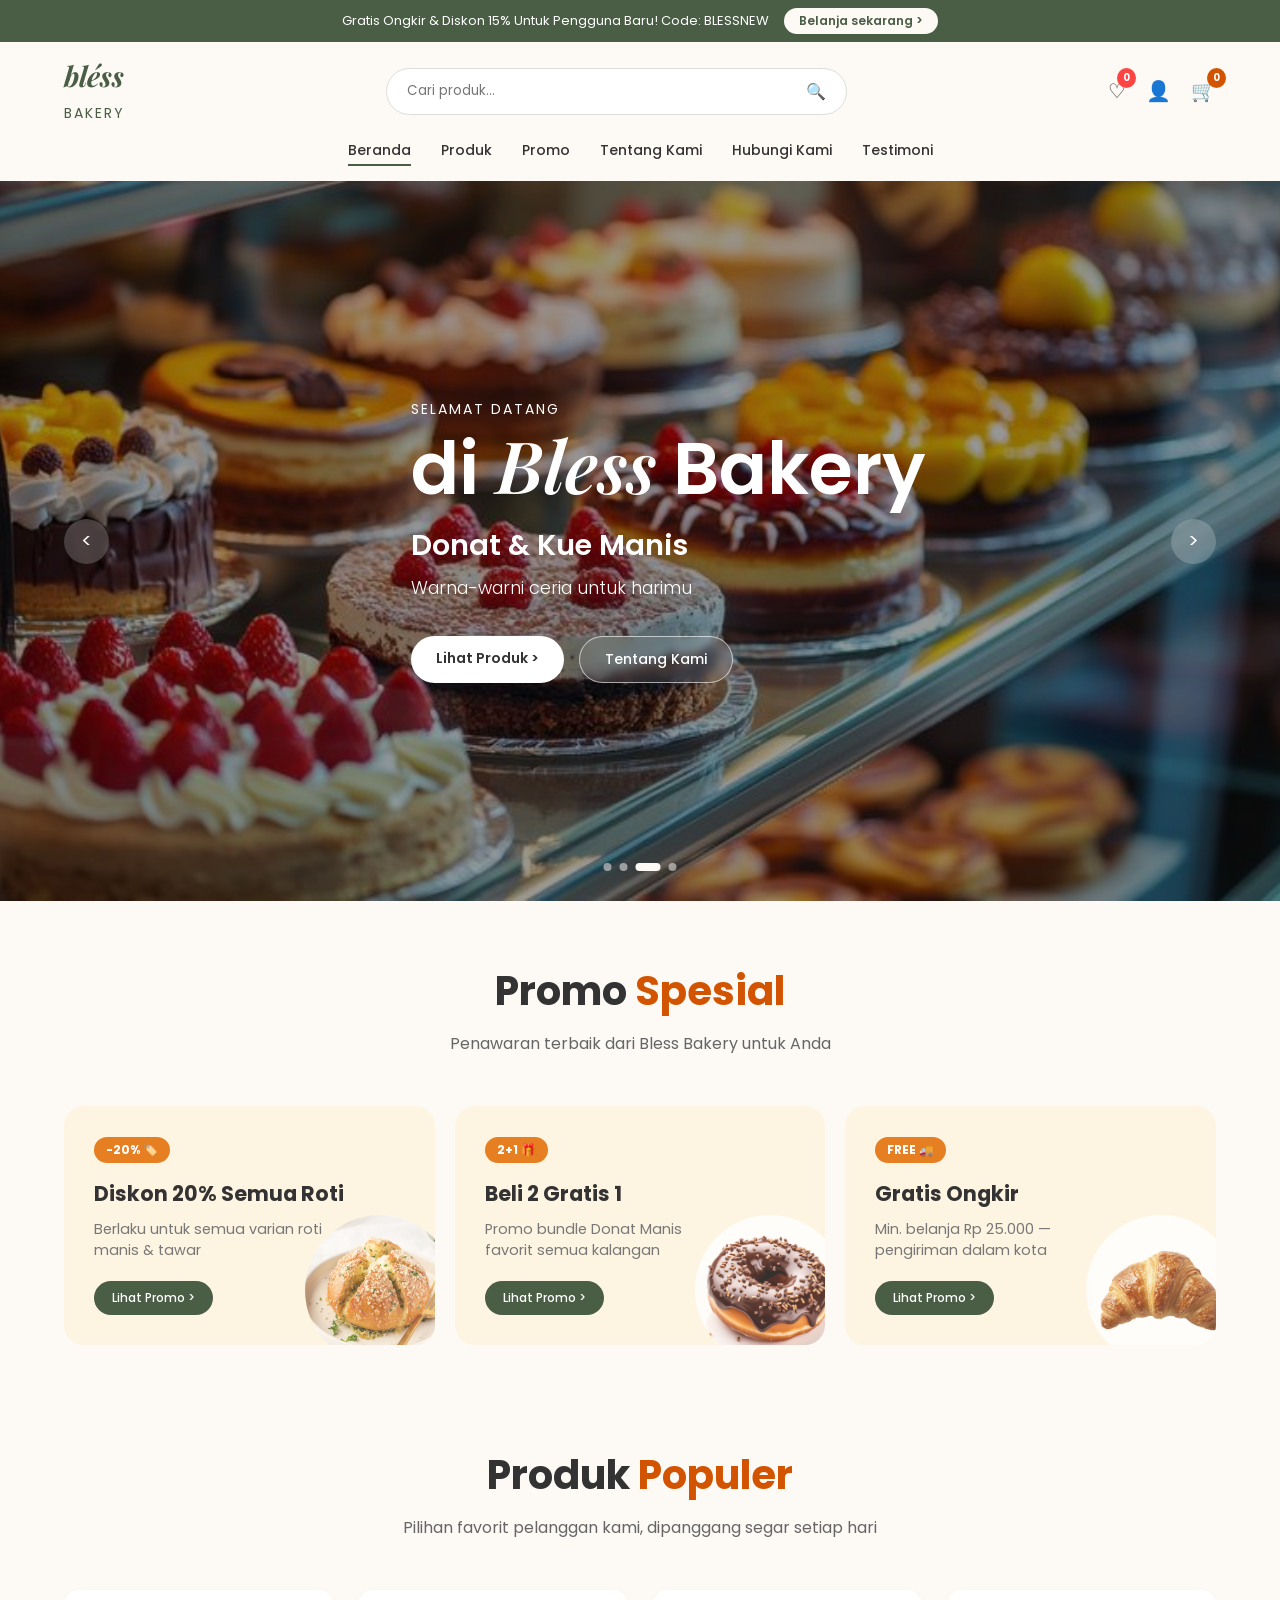
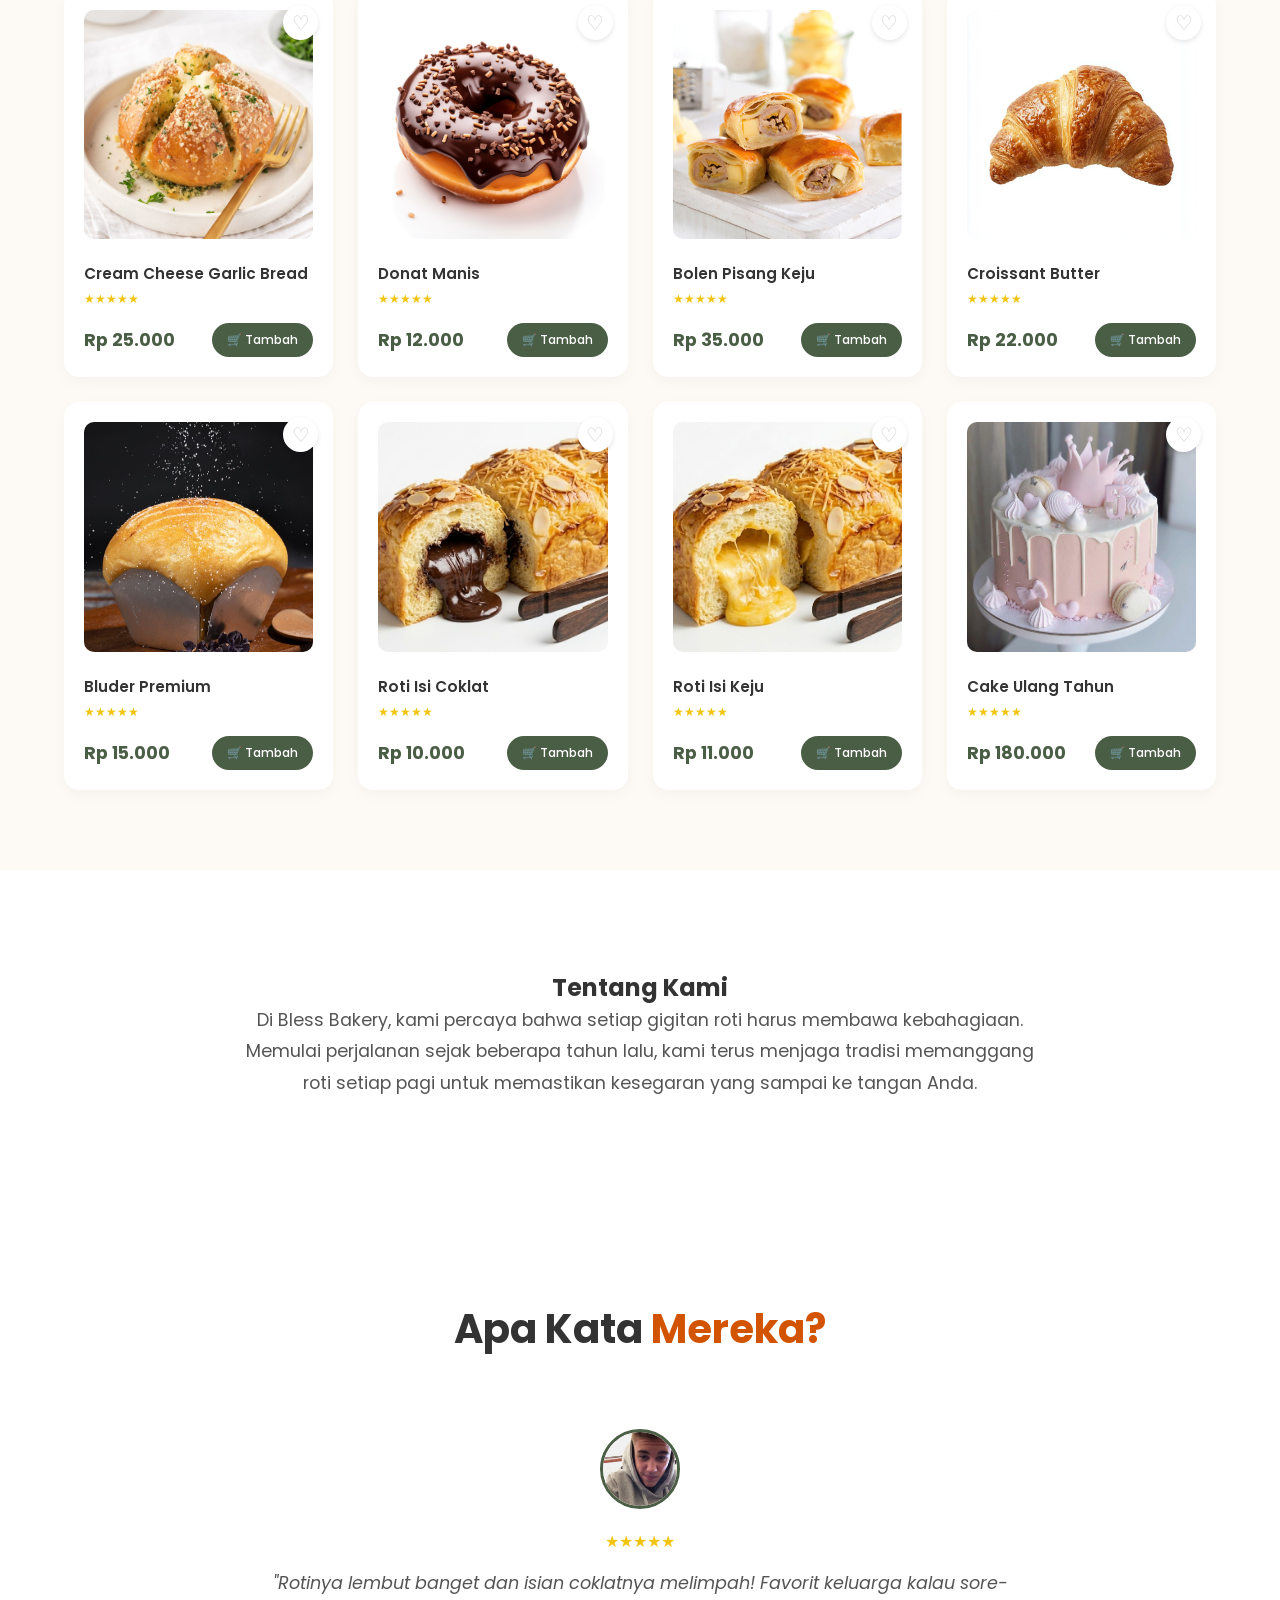
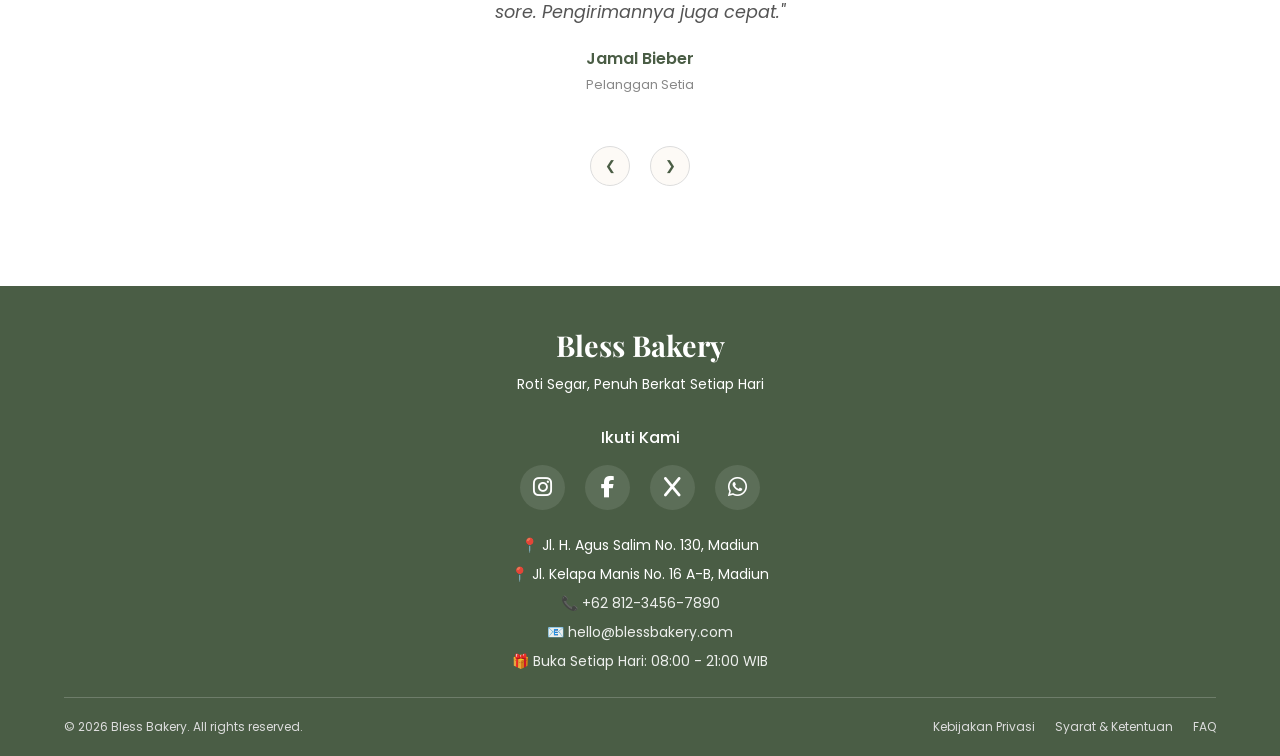
==== index.html @ 3b8a6afe "initial commit" ====
<!DOCTYPE html>
<html lang="id">
<head>
    <meta charset="UTF-8">
    <meta name="viewport" content="width=device-width, initial-scale=1.0">
    <title>Bless Bakery - Showcase</title>
    <link rel="stylesheet" href="bless.css">
    <link href="https://fonts.googleapis.com/css2?family=Poppins:wght@300;400;500;600;700&family=Playfair+Display:ital,wght@1,700&display=swap" rel="stylesheet">
    <!-- Font Awesome Icons -->
    <link rel="stylesheet" href="https://cdnjs.cloudflare.com/ajax/libs/font-awesome/6.4.0/css/all.min.css">
</head>
<body>

    <header>
        <div class="top-bar">
            <span>Gratis Ongkir & Diskon 15% Untuk Pengguna Baru! Code: BLESSNEW</span>
            <a href="#promo" class="btn-top">Belanja sekarang &gt;</a>
        </div>

        <div class="header-main">
            <div class="logo">
                <span class="logo-bless">bléss</span><br>
                <span class="logo-bakery">bakery</span>
            </div>
            
            <div class="search-container">
                <input type="text" placeholder="Cari produk...">
                <span class="search-icon">🔍</span>
            </div>
            
            <div class="nav-icons">
                <a href="javascript:void(0)" id="wishlist-icon" class="wishlist-icon">
                    ♡ <span id="wishlist-count" class="wishlist-count">0</span>
                </a>
                <a href="javascript:void(0)" id="user-icon">👤</a>
                <a href="javascript:void(0)" id="cart-icon" style="position: relative;">
                    🛒 <span id="cart-count" class="cart-badge">0</span>
                </a>
            </div>
        </div>

        <nav class="sub-nav">
            <a href="#home" class="active">Beranda</a>
            <a href="#produk">Produk</a>
            <a href="#promo">Promo</a>
            <a href="#about">Tentang Kami</a>
            <a href="#contact">Hubungi Kami</a>
            <a href="#testimoni">Testimoni</a>
        </nav>
    </header>

    <main>
        <section id="home" class="hero" style="background-image: url('image/homebgone.jpg');">
            <div class="hero-overlay"></div>
            <button class="slider-btn prev-btn">&lt;</button>
            <div class="hero-content">
                <p class="welcome-text">SELAMAT DATANG</p>
                <h1 class="main-title">di <span class="italic-serif">Bless</span> Bakery</h1>
                <h2 class="sub-title">Donat & Kue Manis</h2>
                <p class="description">Warna-warni ceria untuk harimu</p>
                <div class="hero-buttons">
                    <a href="#produk" class="btn btn-primary-light">Lihat Produk &gt;</a>
                    <a href="#about" class="btn btn-outline-light">Tentang Kami</a>
                </div>
            </div>
            <button class="slider-btn next-btn">&gt;</button>
            <div class="slider-dots">
                <span class="dot"></span>
                <span class="dot"></span>
                <span class="dot active"></span>
                <span class="dot"></span>
            </div>
        </section>
        
        <section id="promo" class="promo-specials">
            <div class="section-header">
                <h2>Promo <span>Spesial</span></h2>
                <p>Penawaran terbaik dari Bless Bakery untuk Anda</p>
            </div>
            <div class="promo-grid">
                <div class="promo-card">
                    <div class="promo-content">
                        <span class="promo-badge">-20% 🏷️</span>
                        <h3>Diskon 20% Semua Roti</h3>
                        <p>Berlaku untuk semua varian roti manis & tawar</p>
                        <a href="#" class="btn-promo">Lihat Promo ></a>
                    </div>
                    <div class="promo-img-circle">
                        <img src="image/product1.jpg" alt="Promo Roti">
                    </div>
                </div>
                <div class="promo-card">
                    <div class="promo-content">
                        <span class="promo-badge">2+1 🎁</span>
                        <h3>Beli 2 Gratis 1</h3>
                        <p>Promo bundle Donat Manis favorit semua kalangan</p>
                        <a href="#" class="btn-promo">Lihat Promo ></a>
                    </div>
                    <div class="promo-img-circle">
                        <img src="image/product2.jpg" alt="Promo Donat">
                    </div>
                </div>
                <div class="promo-card">
                    <div class="promo-content">
                        <span class="promo-badge">FREE 🚚</span>
                        <h3>Gratis Ongkir</h3>
                        <p>Min. belanja Rp 25.000 — pengiriman dalam kota</p>
                        <a href="#" class="btn-promo">Lihat Promo ></a>
                    </div>
                    <div class="promo-img-circle">
                        <img src="image/product4.jpg" alt="Promo Ongkir">
                    </div>
                </div>
            </div>
        </section>

        <section id="produk" class="products">
            <div class="section-header">
                <h2>Produk <span>Populer</span></h2>
                <p>Pilihan favorit pelanggan kami, dipanggang segar setiap hari</p>
            </div>
            
            <div class="products-grid">
                <div class="product-card">
                    <button class="wishlist-btn">♡</button>
                    <img src="image/product1.jpg" alt="Cream Cheese Garlic Bread" class="product-image">
                    <div class="product-info">
                        <h3 class="product-name-link">Cream Cheese Garlic Bread</h3>
                        <div class="rating">★★★★★</div>
                        <div class="price-row">
                            <span class="price-tag">Rp 25.000</span>
                            <button class="btn-add">🛒 Tambah</button>
                        </div>
                    </div>
                </div>

                <div class="product-card">
                    <button class="wishlist-btn">♡</button>
                    <img src="image/product2.jpg" alt="Donat Manis" class="product-image">
                    <div class="product-info">
                        <h3 class="product-name-link">Donat Manis</h3>
                        <div class="rating">★★★★★</div>
                        <div class="price-row">
                            <span class="price-tag">Rp 12.000</span>
                            <button class="btn-add">🛒 Tambah</button>
                        </div>
                    </div>
                </div>

                <div class="product-card">
                    <button class="wishlist-btn">♡</button>
                    <img src="image/product3.jpg" alt="Bolen Pisang Keju" class="product-image">
                    <div class="product-info">
                        <h3 class="product-name-link">Bolen Pisang Keju</h3>
                        <div class="rating">★★★★★</div>
                        <div class="price-row">
                            <span class="price-tag">Rp 35.000</span>
                            <button class="btn-add">🛒 Tambah</button>
                        </div>
                    </div>
                </div>

                <div class="product-card">
                    <button class="wishlist-btn">♡</button>
                    <img src="image/product4.jpg" alt="Croissant Butter" class="product-image">
                    <div class="product-info">
                        <h3 class="product-name-link">Croissant Butter</h3>
                        <div class="rating">★★★★★</div>
                        <div class="price-row">
                            <span class="price-tag">Rp 22.000</span>
                            <button class="btn-add">🛒 Tambah</button>
                        </div>
                    </div>
                </div>

                <div class="product-card">
                    <button class="wishlist-btn">♡</button>
                    <img src="image/product5.jpg" alt="Bluder" class="product-image">
                    <div class="product-info">
                        <h3 class="product-name-link">Bluder Premium</h3>
                        <div class="rating">★★★★★</div>
                        <div class="price-row">
                            <span class="price-tag">Rp 15.000</span>
                            <button class="btn-add">🛒 Tambah</button>
                        </div>
                    </div>
                </div>

                <div class="product-card">
                    <button class="wishlist-btn">♡</button>
                    <img src="image/product6.jpg" alt="Roti Isi Coklat" class="product-image">
                    <div class="product-info">
                        <h3 class="product-name-link">Roti Isi Coklat</h3>
                        <div class="rating">★★★★★</div>
                        <div class="price-row">
                            <span class="price-tag">Rp 10.000</span>
                            <button class="btn-add">🛒 Tambah</button>
                        </div>
                    </div>
                </div>

                <div class="product-card">
                    <button class="wishlist-btn">♡</button>
                    <img src="image/product7.jpg" alt="Roti Isi Keju" class="product-image">
                    <div class="product-info">
                        <h3 class="product-name-link">Roti Isi Keju</h3>
                        <div class="rating">★★★★★</div>
                        <div class="price-row">
                            <span class="price-tag">Rp 11.000</span>
                            <button class="btn-add">🛒 Tambah</button>
                        </div>
                    </div>
                </div>

                <div class="product-card">
                    <button class="wishlist-btn">♡</button>
                    <img src="image/product8.jpg" alt="Cake Ulang Tahun" class="product-image">
                    <div class="product-info">
                        <h3 class="product-name-link">Cake Ulang Tahun</h3>
                        <div class="rating">★★★★★</div>
                        <div class="price-row">
                            <span class="price-tag">Rp 180.000</span>
                            <button class="btn-add">🛒 Tambah</button>
                        </div>
                    </div>
                </div>
            </div>
        </section>

        <section id="about" class="about">
            <h2>Tentang <span>Kami</span></h2>
            <div class="about-container">
                <div class="about-text">
                    <p>Di Bless Bakery, kami percaya bahwa setiap gigitan roti harus membawa kebahagiaan. Memulai perjalanan sejak beberapa tahun lalu, kami terus menjaga tradisi memanggang roti setiap pagi untuk memastikan kesegaran yang sampai ke tangan Anda.</p>
                </div>
            </div>
        </section>

        <section id="testimoni" class="testimonial">
            <h2>Apa Kata <span>Mereka?</span></h2>
            <div class="testimonial-container">
                <div class="testimonial-wrapper">
                    <div class="testimonial-card active">
                        <div class="testi-img">
                            <img src="image/user1.jpeg" alt="User 1">
                        </div>
                        <div class="testi-content">
                            <div class="stars">★★★★★</div>
                            <p>"Rotinya lembut banget dan isian coklatnya melimpah! Favorit keluarga kalau sore-sore. Pengirimannya juga cepat."</p>
                            <h4>Jamal Bieber</h4>
                            <span>Pelanggan Setia</span>
                        </div>
                    </div>
                    <div class="testimonial-card">
                        <div class="testi-img">
                            <img src="image/user2.jpeg" alt="User 2">
                        </div>
                        <div class="testi-content">
                            <div class="stars">★★★★★</div>
                            <p>"Garlic bread-nya juara! Cream cheese-nya nggak pelit. Sudah coba banyak bakery, tapi Bless Bakery yang paling cocok."</p>
                            <h4>Martin Ismael</h4>
                            <span>Food Vlogger</span>
                        </div>
                    </div>
                    <div class="testimonial-card">
                        <div class="testi-img">
                            <img src="image/user3.jpeg" alt="User 3">
                        </div>
                        <div class="testi-content">
                            <div class="stars">★★★★★</div>
                            <p>"Custom cake untuk ulang tahun anak saya sangat cantik dan rasanya enak sekali, tidak terlalu manis, pas di lidah."</p>
                            <h4>Minju </h4>
                            <span>Ibu Rumah Tangga</span>
                        </div>
                    </div>
                </div>
                
                <div class="testi-controls">
                    <button class="testi-prev">❮</button>
                    <button class="testi-next">❯</button>
                </div>
            </div>
        </section>
    </main>

<footer id="contact" class="footer">
    <div class="footer-content">
        <h3>Bless Bakery</h3>
        <p>Roti Segar, Penuh Berkat Setiap Hari</p>
        
        <!-- Social Media Section -->
        <div class="social-media">
            <h4>Ikuti Kami</h4>
            <div class="social-icons">
                <a href="https://www.instagram.com/blessbakery.indo/" target="_blank" class="social-icon instagram">
                    <i class="fab fa-instagram"></i>
                </a>
                <a href="https://facebook.com/blessbakery" target="_blank" class="social-icon facebook">
                    <i class="fab fa-facebook-f"></i>
                </a>
                <a href="https://x.com/blessbakery" target="_blank" class="social-icon x">
                    <i class="fab fa-x"></i>
                </a>
                <a href="https://wa.me/6281234567890" target="_blank" class="social-icon whatsapp">
                    <i class="fab fa-whatsapp"></i>
                </a>
            </div>
        </div>
        
        <!-- Contact Info -->
        <div class="footer-contact-info">
            <p>
                📍 
                <a href="https://www.google.com/maps/place/Bless+Bakery+Madiun+Agus+Salim/@-7.6367555,111.5145923,17z/data=!3m1!4b1!4m6!3m5!1s0x2e79bf0714df222f:0x2cafd072bc265365!8m2!3d-7.6367555!4d111.5171672!16s%2Fg%2F11stvc1zdf?entry=ttu&g_ep=EgoyMDI2MDQxNS4wIKXMDSoASAFQAw%3D%3D" target="_blank" class="location-link">
                    Jl. H. Agus Salim No. 130, Madiun
                </a>
            </p>
            <p>
                📍 
                <a href="google.com/maps/place/Bless+Bakery+Kelapa+Manis,+Jalan+Kelapa+Manis,+Manisrejo,+Kota+Madiun,+Jawa+Timur/@-7.6165,111.5278,17z/data=!4m2!3m1!1s0x2e79be90cc80c0b5:0x26593c632f5d69cf?entry=ttu&g_ep=EgoyMDI2MDQxNS4wIKXMDSoASAFQAw%3D%3D" target="_blank" class="location-link">
                    Jl. Kelapa Manis No. 16 A-B, Madiun
                </a>
            </p>
            <p>📞 +62 812-3456-7890</p>
            <p>📧 hello@blessbakery.com</p>
            <p>🎁 Buka Setiap Hari: 08:00 - 21:00 WIB</p>
        </div>
    </div>
    <div class="footer-bottom">
        <p>&copy; 2026 Bless Bakery. All rights reserved.</p>
        <div class="footer-bottom-links">
            <a href="#">Kebijakan Privasi</a>
            <a href="#">Syarat & Ketentuan</a>
            <a href="#">FAQ</a>
        </div>
    </div>
</footer>

    <div id="product-modal" class="modal">
        <div class="modal-content">
            <span class="close-modal">&times;</span>
            <div class="modal-body">
                <div class="modal-img">
                    <img id="modal-img-src" src="" alt="">
                </div>
                <div class="modal-info">
                    <h2 id="modal-title"></h2>
                    <p class="modal-price" id="modal-price"></p>
                    <div class="rating">★★★★★</div>
                    <p class="modal-desc" id="modal-desc">Produk ini dibuat dengan bahan berkualitas tinggi, dipanggang segar setiap hari untuk menjamin rasa yang autentik dan tekstur yang sempurna.</p>
                    <button id="modal-add-btn" class="btn-add">🛒 Tambah ke Keranjang</button>
                </div>
            </div>
        </div>
    </div>

    <div id="cart-sidebar" class="cart-sidebar">
        <div class="cart-header">
            <h3>Keranjang Belanja</h3>
            <span class="close-cart">&times;</span>
        </div>
        <div id="cart-items" class="cart-items-container">
            </div>
        <div class="cart-footer">
            <div class="total-price">
                <span>Total:</span>
                <span id="cart-total">Rp 0</span>
            </div>
            <button class="btn-checkout">Checkout Sekarang</button>
        </div>
    </div>

    <script src="bakery.js"></script>

<!-- Login Modal -->
<div id="login-modal" class="login-modal">
    <div class="login-modal-content">
        <span class="close-modal" style="position: absolute; right: 20px; top: 15px; font-size: 28px; cursor: pointer; color: #888; z-index: 1;">&times;</span>
        <div class="login-header">
            <h2>Selamat Datang Kembali!</h2>
            <p>Login untuk mendapatkan pengalaman berbelanja lebih baik</p>
        </div>
        <form id="login-form">
            <div class="login-form-group">
                <label>Email</label>
                <input type="email" id="login-email" placeholder="Masukkan email Anda" required>
                <div class="error-message" id="email-error"></div>
            </div>
            <div class="login-form-group">
                <label>Password</label>
                <input type="password" id="login-password" placeholder="Masukkan password" required>
                <div class="error-message" id="password-error"></div>
            </div>
            <button type="submit" class="login-btn">Login</button>
        </form>
        <div class="login-footer">
            <p>Belum punya akun? <a href="#" id="register-link">Daftar Sekarang</a></p>
        </div>
    </div>
</div>

<!-- Register Modal -->
<div id="register-modal" class="login-modal">
    <div class="login-modal-content">
        <span class="close-modal" style="position: absolute; right: 20px; top: 15px; font-size: 28px; cursor: pointer; color: #888; z-index: 1;">&times;</span>
        <div class="login-header">
            <h2>Daftar Akun Baru</h2>
            <p>Bergabunglah dengan Bless Bakery</p>
        </div>
        <form id="register-form">
            <div class="login-form-group">
                <label>Nama Lengkap</label>
                <input type="text" id="reg-name" placeholder="Masukkan nama lengkap" required>
            </div>
            <div class="login-form-group">
                <label>Email</label>
                <input type="email" id="reg-email" placeholder="Masukkan email" required>
            </div>
            <div class="login-form-group">
                <label>Password</label>
                <input type="password" id="reg-password" placeholder="Minimal 6 karakter" required>
            </div>
            <div class="login-form-group">
                <label>Konfirmasi Password</label>
                <input type="password" id="reg-confirm-password" placeholder="Konfirmasi password" required>
            </div>
            <button type="submit" class="login-btn">Daftar</button>
        </form>
        <div class="login-footer">
            <p>Sudah punya akun? <a href="#" id="login-link">Login Sekarang</a></p>
        </div>
    </div>
</div>
<!-- Wishlist Sidebar -->
<div id="wishlist-sidebar" class="wishlist-sidebar">
    <div class="wishlist-header">
        <h3>❤️ Wishlist Saya</h3>
        <span class="close-wishlist">&times;</span>
    </div>
    <div id="wishlist-items" class="wishlist-items-container">
        <!-- Wishlist items akan muncul di sini -->
    </div>
    <div class="wishlist-footer">
        <button id="add-all-to-cart" class="btn-add-all">+ Tambahkan Semua ke Keranjang</button>
    </div>
</div>
<!-- Wishlist Sidebar -->
<div id="wishlist-sidebar" class="wishlist-sidebar">
    <div class="wishlist-header">
        <h3>❤️ Wishlist Saya</h3>
        <span class="close-wishlist">&times;</span>
    </div>
    <div id="wishlist-items" class="wishlist-items-container"></div>
    <div class="wishlist-footer">
        <button id="add-all-to-cart" class="btn-add-all">+ Tambahkan Semua ke Keranjang</button>
    </div>
</div>
</body>
</html>
---- bless.css ----
:root {
    --primary-green: #4a5d45;
    --light-green: #738b6a;
    --beige: #fdfaf6;
    --text-color: #333;
    --accent-color: #d35400;
}

* {
    margin: 0;
    padding: 0;
    box-sizing: border-box;
    font-family: 'Poppins', sans-serif;
    scroll-behavior: smooth;
}

body {
    background-color: var(--beige);
    color: var(--text-color);
}

/* ================= HEADER & NAV ================= */
header {
    background-color: var(--beige);
    width: 100%;
}

.top-bar {
    background-color: var(--primary-green);
    color: white;
    padding: 8px 5%;
    display: flex;
    justify-content: center;
    align-items: center;
    font-size: 13px;
    gap: 15px;
}

.btn-top {
    background: var(--beige);
    color: var(--primary-green);
    text-decoration: none;
    padding: 4px 15px;
    border-radius: 15px;
    font-weight: 600;
    font-size: 12px;
}

.header-main {
    display: flex;
    justify-content: space-between;
    align-items: center;
    padding: 20px 5%;
    background-color: var(--beige);
}

.logo {
    display: flex;
    flex-direction: column;
    line-height: 1;
    color: var(--primary-green);
}

.logo-bless {
    font-family: 'Playfair Display', serif;
    font-size: 28px;
    font-style: italic;
    font-weight: bold;
}

.logo-bakery {
    font-size: 14px;
    letter-spacing: 2px;
    text-transform: uppercase;
    font-weight: 400;
}

.search-container {
    display: flex;
    align-items: center;
    background: white;
    border: 1px solid #ddd;
    border-radius: 25px;
    padding: 10px 20px;
    width: 40%;
}

.search-container input {
    border: none;
    outline: none;
    width: 100%;
    background: transparent;
    font-family: 'Poppins', sans-serif;
}

.search-icon {
    cursor: pointer;
    color: #888;
}

.nav-icons {
    display: flex;
    gap: 20px;
    font-size: 20px;
}

.nav-icons a {
    text-decoration: none;
    color: #333;
}

.sub-nav {
    display: flex;
    justify-content: center;
    gap: 30px;
    padding-bottom: 20px;
    background-color: var(--beige);
}

.sub-nav a {
    text-decoration: none;
    color: var(--text-color);
    font-size: 14px;
    font-weight: 500;
    position: relative;
}

.sub-nav a.active::after {
    content: '';
    position: absolute;
    bottom: -5px;
    left: 0;
    width: 100%;
    height: 2px;
    background-color: var(--primary-green);
}

/* ================= HERO (HOME) SECTION ================= */
.hero {
    position: relative;
    height: 80vh;
    background-size: cover;
    background-position: center;
    display: flex;
    align-items: center;
    justify-content: space-between;
    padding: 0 5%;
    color: white;
    transition: background-image 0.5s ease-in-out; 
}

.hero-overlay {
    position: absolute;
    top: 0; left: 0; width: 100%; height: 100%;
    background: rgba(0, 0, 0, 0.4);
    z-index: 1;
}

.hero-content {
    position: relative;
    z-index: 2;
    max-width: 600px;
    margin-left: 5%;
}

.welcome-text {
    font-size: 14px;
    letter-spacing: 2px;
    text-transform: uppercase;
    margin-bottom: 5px;
    font-weight: 400;
}

.main-title {
    font-size: 4.5rem;
    line-height: 1.1;
    margin-bottom: 15px;
    font-weight: 600;
}

.italic-serif {
    font-family: 'Playfair Display', serif;
    font-style: italic;
}

.sub-title {
    font-size: 1.8rem;
    margin-bottom: 8px;
    font-weight: 600;
}

.description {
    font-size: 1.1rem;
    margin-bottom: 35px;
    font-weight: 300;
}

.hero-buttons {
    display: flex;
    gap: 15px;
}

.btn-primary-light {
    background: white;
    color: var(--text-color);
    padding: 12px 25px;
    border-radius: 30px;
    text-decoration: none;
    font-weight: 600;
    font-size: 14px;
    transition: background 0.3s ease;
}

.btn-outline-light {
    background: rgba(255, 255, 255, 0.1);
    color: white;
    border: 1px solid rgba(255, 255, 255, 0.6);
    padding: 12px 25px;
    border-radius: 30px;
    text-decoration: none;
    font-weight: 500;
    font-size: 14px;
    backdrop-filter: blur(4px);
    transition: background 0.3s ease;
}

/* Slider Controls */
.slider-btn {
    position: relative;
    z-index: 2;
    background: rgba(255, 255, 255, 0.2);
    color: white;
    border: none;
    border-radius: 50%;
    width: 45px;
    height: 45px;
    font-size: 20px;
    cursor: pointer;
    display: flex;
    align-items: center;
    justify-content: center;
    backdrop-filter: blur(5px);
}

.slider-dots {
    position: absolute;
    bottom: 30px;
    left: 50%;
    transform: translateX(-50%);
    display: flex;
    gap: 8px;
    z-index: 2;
}

.dot {
    width: 8px;
    height: 8px;
    background: rgba(255, 255, 255, 0.5);
    border-radius: 50%;
    cursor: pointer;
}

.dot.active {
    width: 25px;
    background: var(--beige);
    border-radius: 5px;
}

/* ================= PROMO SPECIALS ================= */
.promo-specials {
    padding: 60px 5% 20px;
    background-color: var(--beige);
}

.promo-grid {
    display: grid;
    grid-template-columns: repeat(3, 1fr);
    gap: 20px;
    max-width: 1200px;
    margin: 0 auto;
}

.promo-card {
    background: #fef4e2; 
    border-radius: 20px;
    padding: 30px;
    position: relative;
    overflow: hidden;
    display: flex;
    justify-content: space-between;
    align-items: center;
    min-height: 200px;
    transition: transform 0.3s ease;
}

.promo-card:hover {
    transform: scale(1.02);
}

.promo-content {
    z-index: 2;
    flex: 1;
}

.promo-badge {
    background: #e67e22;
    color: white;
    padding: 4px 12px;
    border-radius: 20px;
    font-size: 12px;
    font-weight: 700;
    display: inline-block;
    margin-bottom: 15px;
}

.promo-card h3 {
    font-size: 1.3rem;
    margin-bottom: 10px;
    color: var(--text-color);
}

.promo-card p {
    font-size: 0.9rem;
    color: #777;
    margin-bottom: 20px;
    max-width: 80%;
}

.btn-promo {
    display: inline-block;
    background: var(--primary-green);
    color: white;
    padding: 8px 18px;
    border-radius: 20px;
    text-decoration: none;
    font-size: 12px;
    font-weight: 500;
    transition: background 0.3s;
}

.promo-img-circle {
    position: absolute;
    right: -20px;
    bottom: -20px;
    width: 150px;
    height: 150px;
    border-radius: 50%;
    overflow: hidden;
    opacity: 0.8;
}

.promo-img-circle img {
    width: 100%;
    height: 100%;
    object-fit: cover;
}

@media (max-width: 992px) {
    .promo-grid { grid-template-columns: 1fr; }
    .promo-card { min-height: auto; }
}

/* ================= PRODUCT SECTION ================= */
.products, .menu-lengkap {
    padding: 80px 5%;
    background-color: var(--beige);
}

.section-header {
    text-align: center;
    margin-bottom: 50px;
}

.section-header h2 {
    font-size: 2.5rem;
    margin-bottom: 10px;
}

.section-header h2 span {
    color: var(--accent-color);
}

.section-header p {
    color: #666;
}

.products-grid {
    display: grid;
    grid-template-columns: repeat(4, 1fr); 
    gap: 25px;
    max-width: 1200px;
    margin: 0 auto;
}

.product-card {
    background: white;
    border-radius: 15px;
    padding: 20px;
    box-shadow: 0 5px 15px rgba(0,0,0,0.03);
    position: relative;
    transition: transform 0.3s ease;
    text-align: left;
}

/* Modifikasi: Tambahkan cursor pointer agar user tahu ini bisa diklik */
.product-card {
    cursor: pointer;
}

.product-card:hover {
    transform: translateY(-10px);
}

.wishlist-btn {
    position: absolute;
    top: 15px;
    right: 15px;
    background: none;
    border: none;
    font-size: 20px;
    color: #ccc;
    cursor: pointer;
    z-index: 10;
}

.product-image {
    width: 100%;
    aspect-ratio: 1/1;
    object-fit: cover;
    border-radius: 10px;
    margin-bottom: 15px;
}

.product-info h3 {
    font-size: 0.95rem;
    font-weight: 600;
    margin-bottom: 5px;
    color: var(--text-color);
}

.rating {
    color: #f1c40f;
    font-size: 12px;
    margin-bottom: 15px;
}

.price-row {
    display: flex;
    justify-content: space-between;
    align-items: center;
}

.price-tag {
    font-weight: 700;
    color: var(--primary-green);
    font-size: 1.1rem;
}

.btn-add {
    background: var(--primary-green);
    color: white;
    border: none;
    padding: 8px 15px;
    border-radius: 20px;
    font-size: 12px;
    font-weight: 500;
    cursor: pointer;
    transition: background 0.3s;
    z-index: 10;
    position: relative;
}

.btn-add:hover {
    background: var(--light-green);
}

@media (max-width: 992px) {
    .products-grid { grid-template-columns: repeat(2, 1fr); }
}

@media (max-width: 480px) {
    .products-grid { grid-template-columns: 1fr; }
}

/* ================= TESTIMONIAL SECTION ================= */
.testimonial {
    padding: 100px 5%;
    background-color: white;
    text-align: center;
}

.testimonial h2 {
    font-size: 2.5rem;
    margin-bottom: 50px;
}

.testimonial h2 span {
    color: var(--accent-color);
}

.testimonial-container {
    max-width: 800px;
    margin: 0 auto;
    position: relative;
    overflow: hidden;
}

.testimonial-wrapper {
    display: flex;
    transition: transform 0.5s ease-in-out;
}

.testimonial-card {
    min-width: 100%;
    padding: 20px;
    opacity: 0;
    transition: opacity 0.5s ease;
    display: none;
}

.testimonial-card.active {
    display: block;
    opacity: 1;
}

.testi-img {
    width: 80px;
    height: 80px;
    margin: 0 auto 20px;
}

.testi-img img {
    width: 100%;
    height: 100%;
    border-radius: 50%;
    object-fit: cover;
    border: 3px solid var(--primary-green);
}

.stars {
    color: #f1c40f;
    margin-bottom: 15px;
}

.testi-content p {
    font-style: italic;
    font-size: 1.1rem;
    color: #555;
    line-height: 1.6;
    margin-bottom: 20px;
}

.testi-content h4 {
    color: var(--primary-green);
    font-weight: 600;
}

.testi-content span {
    font-size: 0.8rem;
    color: #888;
}

.testi-controls {
    margin-top: 30px;
    display: flex;
    justify-content: center;
    gap: 20px;
}

.testi-controls button {
    background: var(--beige);
    border: 1px solid #ddd;
    color: var(--primary-green);
    width: 40px;
    height: 40px;
    border-radius: 50%;
    cursor: pointer;
    transition: all 0.3s;
}

.testi-controls button:hover {
    background: var(--primary-green);
    color: white;
}

/* ================= ABOUT & FOOTER ================= */
.about { padding: 100px 5%; background-color: #fff; text-align: center; }
.about-container { max-width: 800px; margin: 0 auto; line-height: 1.8; font-size: 1.1rem; color: #555; }

.footer { background-color: var(--primary-green); color: white; padding: 40px 5% 20px; text-align: center; }
.footer-content h3 { font-size: 1.8rem; margin-bottom: 10px; font-family: 'Playfair Display', serif;}
.footer-bottom { margin-top: 20px; border-top: 1px solid rgba(255,255,255,0.2); padding-top: 20px; font-size: 0.8rem; color: #ddd; }

/* ================= TAMBAHAN MENU FILTER & SEARCH ================= */
.search-filter {
    display: flex;
    justify-content: center;
    margin-bottom: 20px;
}

.search-filter input {
    padding: 10px 20px;
    width: 300px;
    border: 1px solid #ccc;
    border-radius: 25px;
    outline: none;
    font-family: 'Poppins', sans-serif;
}

.filter-categories {
    display: flex;
    flex-wrap: wrap;
    justify-content: center;
    gap: 10px;
    margin-bottom: 40px;
}

.filter-btn {
    padding: 8px 20px;
    border-radius: 20px;
    border: 1px solid #ccc;
    background: white;
    cursor: pointer;
    transition: 0.3s;
    font-family: 'Poppins', sans-serif;
    color: var(--text-color);
    font-size: 13px;
    font-weight: 500;
}

.filter-btn.active, .filter-btn:hover {
    background-color: var(--primary-green);
    color: white;
    border-color: var(--primary-green);
}

.category-label {
    display: block;
    font-size: 10px;
    color: #999;
    margin-bottom: 5px;
    font-weight: 600;
    letter-spacing: 1px;
}

/* ========================================================
   MODIFIKASI BARU: CART & MODAL DETAIL PRODUK 
   ======================================================== */

/* Badge Keranjang */
.cart-badge {
    position: absolute;
    top: -8px;
    right: -10px;
    background: var(--accent-color);
    color: white;
    font-size: 10px;
    padding: 2px 6px;
    border-radius: 50%;
    font-weight: bold;
}

/* MODAL DETAIL PRODUK */
.modal {
    display: none;
    position: fixed;
    z-index: 2000;
    left: 0; top: 0;
    width: 100%; height: 100%;
    background-color: rgba(0,0,0,0.6);
    backdrop-filter: blur(5px);
}

.modal-content {
    background-color: white;
    margin: 5% auto;
    padding: 30px;
    width: 80%;
    max-width: 800px;
    border-radius: 20px;
    position: relative;
    animation: slideDown 0.4s ease-out;
}

@keyframes slideDown {
    from { transform: translateY(-50px); opacity: 0; }
    to { transform: translateY(0); opacity: 1; }
}

.close-modal, .close-cart {
    position: absolute;
    right: 20px; top: 15px;
    font-size: 28px;
    cursor: pointer;
    color: #888;
}

.modal-body {
    display: flex;
    gap: 30px;
    align-items: center;
}

.modal-img img {
    width: 300px;
    height: 300px;
    object-fit: cover;
    border-radius: 15px;
}

.modal-info h2 { font-size: 2rem; margin-bottom: 10px; color: var(--primary-green); }
.modal-price { font-size: 1.5rem; font-weight: 700; color: var(--accent-color); margin-bottom: 15px; }
.modal-desc { margin-bottom: 25px; line-height: 1.6; color: #666; }

/* SIDEBAR KERANJANG */
.cart-sidebar {
    position: fixed;
    right: -400px; top: 0;
    width: 350px; height: 100%;
    background: white;
    box-shadow: -5px 0 15px rgba(0,0,0,0.1);
    z-index: 3000;
    transition: 0.4s ease;
    display: flex;
    flex-direction: column;
}

.cart-sidebar.active { right: 0; }

.cart-header { padding: 20px; border-bottom: 1px solid #eee; }
.cart-items-container { flex: 1; overflow-y: auto; padding: 20px; }

.cart-item {
    display: flex;
    gap: 15px;
    margin-bottom: 20px;
    align-items: center;
    border-bottom: 1px solid #f9f9f9;
    padding-bottom: 10px;
}

.cart-item img { width: 60px; height: 60px; border-radius: 8px; object-fit: cover; }
.cart-item-info h4 { font-size: 14px; margin-bottom: 5px; }
.cart-item-qty { display: flex; align-items: center; gap: 10px; margin-top: 5px; }
.qty-btn { background: #eee; border: none; width: 25px; height: 25px; border-radius: 5px; cursor: pointer; }

.cart-footer { padding: 20px; background: #fdfaf6; border-top: 1px solid #eee; }
.total-price { display: flex; justify-content: space-between; font-weight: 700; font-size: 18px; margin-bottom: 15px; }
.btn-checkout { width: 100%; background: var(--primary-green); color: white; border: none; padding: 12px; border-radius: 25px; font-weight: 600; cursor: pointer; }

/* Animasi Klik Tombol */
.btn-add:active { transform: scale(0.9); }

@media (max-width: 768px) {
    .modal-body { flex-direction: column; text-align: center; }
    .modal-img img { width: 100%; height: 200px; }
    .cart-sidebar { width: 100%; right: -100%; }
}
/* ================= PRODUCT SECTION (MODIFIED) ================= */
.products, .menu-lengkap {
    padding: 80px 5%;
    background-color: var(--beige);
}

.section-header {
    text-align: center;
    margin-bottom: 50px;
}

.section-header h2 {
    font-size: 2.5rem;
    margin-bottom: 10px;
}

.section-header h2 span {
    color: var(--accent-color);
}

.section-header p {
    color: #666;
}

.products-grid {
    display: grid;
    grid-template-columns: repeat(4, 1fr); 
    gap: 25px;
    max-width: 1200px;
    margin: 0 auto;
}

.product-card {
    background: white;
    border-radius: 15px;
    padding: 20px;
    box-shadow: 0 5px 15px rgba(0,0,0,0.03);
    position: relative;
    transition: transform 0.3s ease;
    text-align: left;
    /* Card tidak lagi memiliki cursor pointer secara global */
    cursor: default; 
}

.product-card:hover {
    transform: translateY(-10px);
}

/* MODIFIKASI: Styling Nama Produk sebagai Link */
.product-name-link {
    display: inline-block; /* Agar area klik hanya sebatas teks */
    font-size: 0.95rem;
    font-weight: 600;
    margin-bottom: 5px;
    color: var(--text-color);
    cursor: pointer; /* Memberitahu user ini bisa diklik */
    transition: all 0.3s ease;
}

/* Efek Hover Khusus Nama Produk */
.product-name-link:hover {
    color: var(--accent-color); /* Berubah warna saat di-hover */
    text-decoration: underline; /* Muncul garis bawah */
}

.wishlist-btn {
    position: absolute;
    top: 15px;
    right: 15px;
    background: none;
    border: none;
    font-size: 20px;
    color: #ccc;
    cursor: pointer;
    z-index: 10;
}

.product-image {
    width: 100%;
    aspect-ratio: 1/1;
    object-fit: cover;
    border-radius: 10px;
    margin-bottom: 15px;
}

.rating {
    color: #f1c40f;
    font-size: 12px;
    margin-bottom: 15px;
}

.price-row {
    display: flex;
    justify-content: space-between;
    align-items: center;
}

.price-tag {
    font-weight: 700;
    color: var(--primary-green);
    font-size: 1.1rem;
}

.btn-add {
    background: var(--primary-green);
    color: white;
    border: none;
    padding: 8px 15px;
    border-radius: 20px;
    font-size: 12px;
    font-weight: 500;
    cursor: pointer;
    transition: background 0.3s;
    z-index: 10;
    position: relative;
}

.btn-add:hover {
    background: var(--light-green);
}

@media (max-width: 992px) {
    .products-grid { grid-template-columns: repeat(2, 1fr); }
}

@media (max-width: 480px) {
    .products-grid { grid-template-columns: 1fr; }
}

/* ================= LOGIN MODAL STYLES ================= */
.login-modal {
    display: none;
    position: fixed;
    z-index: 2000;
    left: 0;
    top: 0;
    width: 100%;
    height: 100%;
    background-color: rgba(0, 0, 0, 0.6);
    backdrop-filter: blur(5px);
}

.login-modal-content {
    background-color: white;
    margin: 0;
    padding: 30px;
    width: 90%;
    max-width: 400px;
    border-radius: 20px;
    position: relative;
    animation: slideDown 0.4s ease-out;
    position: absolute;
    top: 50%;
    left: 50%;
    transform: translate(-50%, -50%);
    max-height: 90vh;
    overflow-y: auto;
}

/* Styling scrollbar untuk modal */
.login-modal-content::-webkit-scrollbar {
    width: 5px;
}

.login-modal-content::-webkit-scrollbar-track {
    background: #f1f1f1;
    border-radius: 10px;
}

.login-modal-content::-webkit-scrollbar-thumb {
    background: var(--primary-green);
    border-radius: 10px;
}

.login-header {
    text-align: center;
    margin-bottom: 30px;
}

.login-header h2 {
    color: var(--primary-green);
    margin-bottom: 10px;
    font-size: 1.8rem;
}

.login-header p {
    color: #666;
    font-size: 14px;
}

.login-form-group {
    margin-bottom: 20px;
}

.login-form-group label {
    display: block;
    margin-bottom: 8px;
    font-weight: 500;
    color: var(--text-color);
}

.login-form-group input {
    width: 100%;
    padding: 12px 15px;
    border: 1px solid #ddd;
    border-radius: 25px;
    outline: none;
    font-size: 14px;
    transition: border-color 0.3s;
}

.login-form-group input:focus {
    border-color: var(--primary-green);
}

.login-btn {
    width: 100%;
    background: var(--primary-green);
    color: white;
    border: none;
    padding: 12px;
    border-radius: 25px;
    font-weight: 600;
    cursor: pointer;
    font-size: 16px;
    transition: background 0.3s;
    margin-top: 10px;
}

.login-btn:hover {
    background: var(--light-green);
}

.login-footer {
    text-align: center;
    margin-top: 20px;
    padding-top: 20px;
    border-top: 1px solid #eee;
}

.login-footer p {
    font-size: 14px;
}

.login-footer a {
    color: var(--accent-color);
    text-decoration: none;
    font-weight: 500;
}

.login-footer a:hover {
    text-decoration: underline;
}

.user-info {
    display: flex;
    align-items: center;
    gap: 10px;
    cursor: pointer;
}

.user-avatar {
    width: 35px;
    height: 35px;
    background: var(--primary-green);
    border-radius: 50%;
    display: flex;
    align-items: center;
    justify-content: center;
    color: white;
    font-weight: bold;
}

.user-name {
    font-size: 14px;
    font-weight: 500;
}

.logout-btn {
    background: none;
    border: none;
    color: #ff4444;
    cursor: pointer;
    font-size: 12px;
    margin-left: 5px;
}

.error-message {
    color: #ff4444;
    font-size: 12px;
    margin-top: 5px;
    display: none;
}

.success-message {
    color: #4CAF50;
    font-size: 12px;
    margin-top: 5px;
    display: none;
}

/* Responsif untuk modal login */
@media (max-width: 768px) {
    .login-modal-content {
        width: 95%;
        padding: 20px;
    }
    
    .login-header h2 {
        font-size: 1.5rem;
    }
}

/* ================= SOSIAL MEDIA STYLES ================= */
.social-media {
    margin: 30px 0 20px;
}

.social-media h4 {
    font-size: 1.2rem;
    margin-bottom: 15px;
    color: white;
    font-weight: 500;
}

.social-icons {
    display: flex;
    justify-content: center;
    gap: 20px;
    margin-bottom: 20px;
}

.social-icon {
    display: inline-flex;
    align-items: center;
    justify-content: center;
    width: 45px;
    height: 45px;
    background: rgba(255, 255, 255, 0.1);
    border-radius: 50%;
    transition: all 0.3s ease;
    text-decoration: none;
    color: white;
    font-size: 22px;
}

.social-icon:hover {
    transform: translateY(-5px);
    background: var(--accent-color);
}

/* Warna khusus untuk setiap sosmed saat hover */
.social-icon.instagram:hover {
    background: linear-gradient(45deg, #f09433, #d62976, #962fbf);
}

.social-icon.facebook:hover {
    background: #1877f2;
}

.social-icon.twitter:hover {
    background: #1da1f2;
}

.social-icon.whatsapp:hover {
    background: #25d366;
}

.social-icon.youtube:hover {
    background: #ff0000;
}

.social-icon.tiktok:hover {
    background: #000000;
}

/* Footer contact info */
.footer-contact-info {
    margin: 20px 0;
    text-align: center;
}

.footer-contact-info p {
    margin: 8px 0;
    font-size: 14px;
    color: rgba(255, 255, 255, 0.9);
}

.footer-contact-info i {
    margin-right: 8px;
    font-style: normal;
}

/* Footer bottom dengan sosmed */
.footer-bottom {
    display: flex;
    justify-content: space-between;
    align-items: center;
    flex-wrap: wrap;
    gap: 15px;
    margin-top: 20px;
    border-top: 1px solid rgba(255,255,255,0.2);
    padding-top: 20px;
    font-size: 0.8rem;
    color: #ddd;
}

.footer-bottom-links {
    display: flex;
    gap: 20px;
}

.footer-bottom-links a {
    color: #ddd;
    text-decoration: none;
    transition: color 0.3s;
}

.footer-bottom-links a:hover {
    color: var(--accent-color);
}

@media (max-width: 768px) {
    .footer-bottom {
        flex-direction: column;
        text-align: center;
    }
    
    .social-icons {
        gap: 15px;
    }
    
    .social-icon {
        width: 40px;
        height: 40px;
        font-size: 18px;
    }
}
/* Jika menggunakan FontAwesome, tambahkan ini */
.social-icon i {
    font-size: 22px;
}

@media (max-width: 768px) {
    .social-icon i {
        font-size: 18px;
    }
}
/* ================= FOOTER SIMPEL ================= */
.footer {
    background-color: var(--primary-green);
    color: white;
    padding: 40px 5% 20px;
    text-align: center;
}

.footer-content h3 {
    font-size: 1.8rem;
    margin-bottom: 10px;
    font-family: 'Playfair Display', serif;
}

.footer-content > p {
    margin-bottom: 25px;
    font-size: 14px;
}

.social-media h4 {
    font-size: 1rem;
    margin-bottom: 15px;
    font-weight: 500;
}

.social-icons {
    display: flex;
    justify-content: center;
    gap: 20px;
    margin-bottom: 25px;
}

.social-icon {
    color: white;
    text-decoration: none;
    font-size: 24px;
    transition: opacity 0.3s;
}

.social-icon:hover {
    opacity: 0.8;
}

.footer-contact-info {
    margin: 20px 0;
}

.footer-contact-info p {
    margin: 8px 0;
    font-size: 14px;
}

/* Link alamat yang bisa diklik */
.location-link {
    color: white;
    text-decoration: none;
    transition: all 0.3s ease;
    display: inline-block;
}

.location-link:hover {
    color: var(--accent-color);
    text-decoration: underline;
}

.footer-bottom {
    margin-top: 25px;
    border-top: 1px solid rgba(255,255,255,0.2);
    padding-top: 20px;
    font-size: 12px;
    color: #ddd;
}
/* ================= WISHLIST STYLES ================= */
.wishlist-btn {
    position: absolute;
    top: 15px;
    right: 15px;
    background: white;
    border: none;
    font-size: 20px;
    cursor: pointer;
    z-index: 10;
    width: 35px;
    height: 35px;
    border-radius: 50%;
    display: flex;
    align-items: center;
    justify-content: center;
    transition: all 0.3s ease;
    box-shadow: 0 2px 5px rgba(0,0,0,0.1);
}

.wishlist-btn:hover {
    transform: scale(1.1);
}

.wishlist-btn.active {
    color: #ff4444;
}

.wishlist-btn.active i,
.wishlist-btn.active {
    color: #ff4444;
}

/* Wishlist Sidebar */
.wishlist-sidebar {
    position: fixed;
    right: -400px;
    top: 0;
    width: 350px;
    height: 100%;
    background: white;
    box-shadow: -5px 0 15px rgba(0,0,0,0.1);
    z-index: 3000;
    transition: 0.4s ease;
    display: flex;
    flex-direction: column;
}

.wishlist-sidebar.active {
    right: 0;
}

.wishlist-header {
    padding: 20px;
    border-bottom: 1px solid #eee;
    display: flex;
    justify-content: space-between;
    align-items: center;
}

.wishlist-header h3 {
    color: var(--primary-green);
}

.close-wishlist {
    font-size: 28px;
    cursor: pointer;
    color: #888;
}

.wishlist-items-container {
    flex: 1;
    overflow-y: auto;
    padding: 20px;
}

.wishlist-item {
    display: flex;
    gap: 15px;
    margin-bottom: 20px;
    padding: 10px;
    border-radius: 10px;
    background: #f9f9f9;
    position: relative;
}

.wishlist-item img {
    width: 70px;
    height: 70px;
    border-radius: 10px;
    object-fit: cover;
}

.wishlist-item-info {
    flex: 1;
}

.wishlist-item-info h4 {
    font-size: 14px;
    margin-bottom: 5px;
    color: var(--text-color);
}

.wishlist-item-info .price {
    color: var(--accent-color);
    font-weight: 600;
    font-size: 13px;
}

.wishlist-item-actions {
    display: flex;
    gap: 10px;
    margin-top: 8px;
}

.wishlist-item-actions button {
    background: var(--primary-green);
    color: white;
    border: none;
    padding: 5px 10px;
    border-radius: 15px;
    font-size: 11px;
    cursor: pointer;
    transition: background 0.3s;
}

.wishlist-item-actions button:hover {
    background: var(--light-green);
}

.remove-wishlist {
    position: absolute;
    top: 5px;
    right: 5px;
    background: none;
    border: none;
    font-size: 16px;
    cursor: pointer;
    color: #ff4444;
}

.wishlist-footer {
    padding: 20px;
    border-top: 1px solid #eee;
    text-align: center;
}

.wishlist-footer .btn-add-all {
    background: var(--accent-color);
    color: white;
    border: none;
    padding: 10px;
    border-radius: 25px;
    width: 100%;
    cursor: pointer;
    font-weight: 600;
}

.wishlist-count {
    position: absolute;
    top: -8px;
    right: -10px;
    background: #ff4444;
    color: white;
    font-size: 10px;
    padding: 2px 6px;
    border-radius: 50%;
    font-weight: bold;
}

/* Ikon wishlist di nav */
.wishlist-icon {
    position: relative;
    cursor: pointer;
}
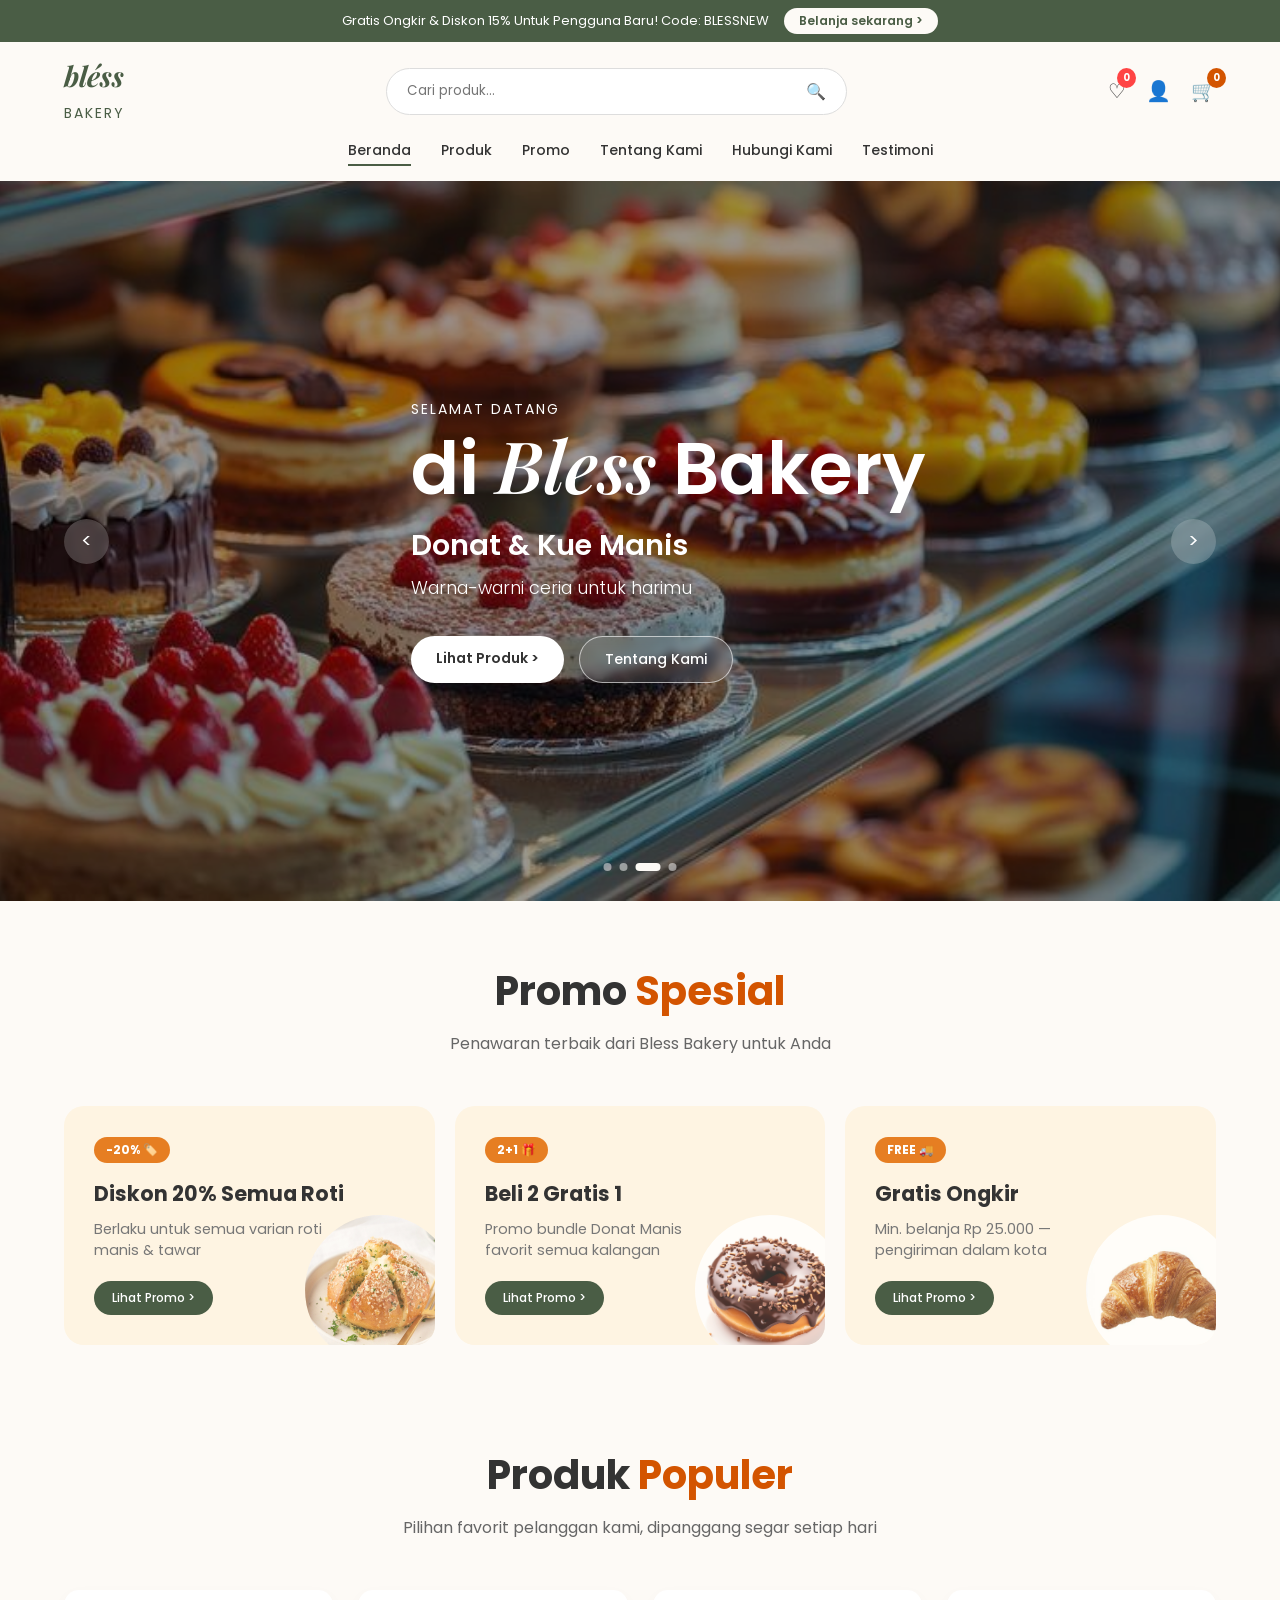
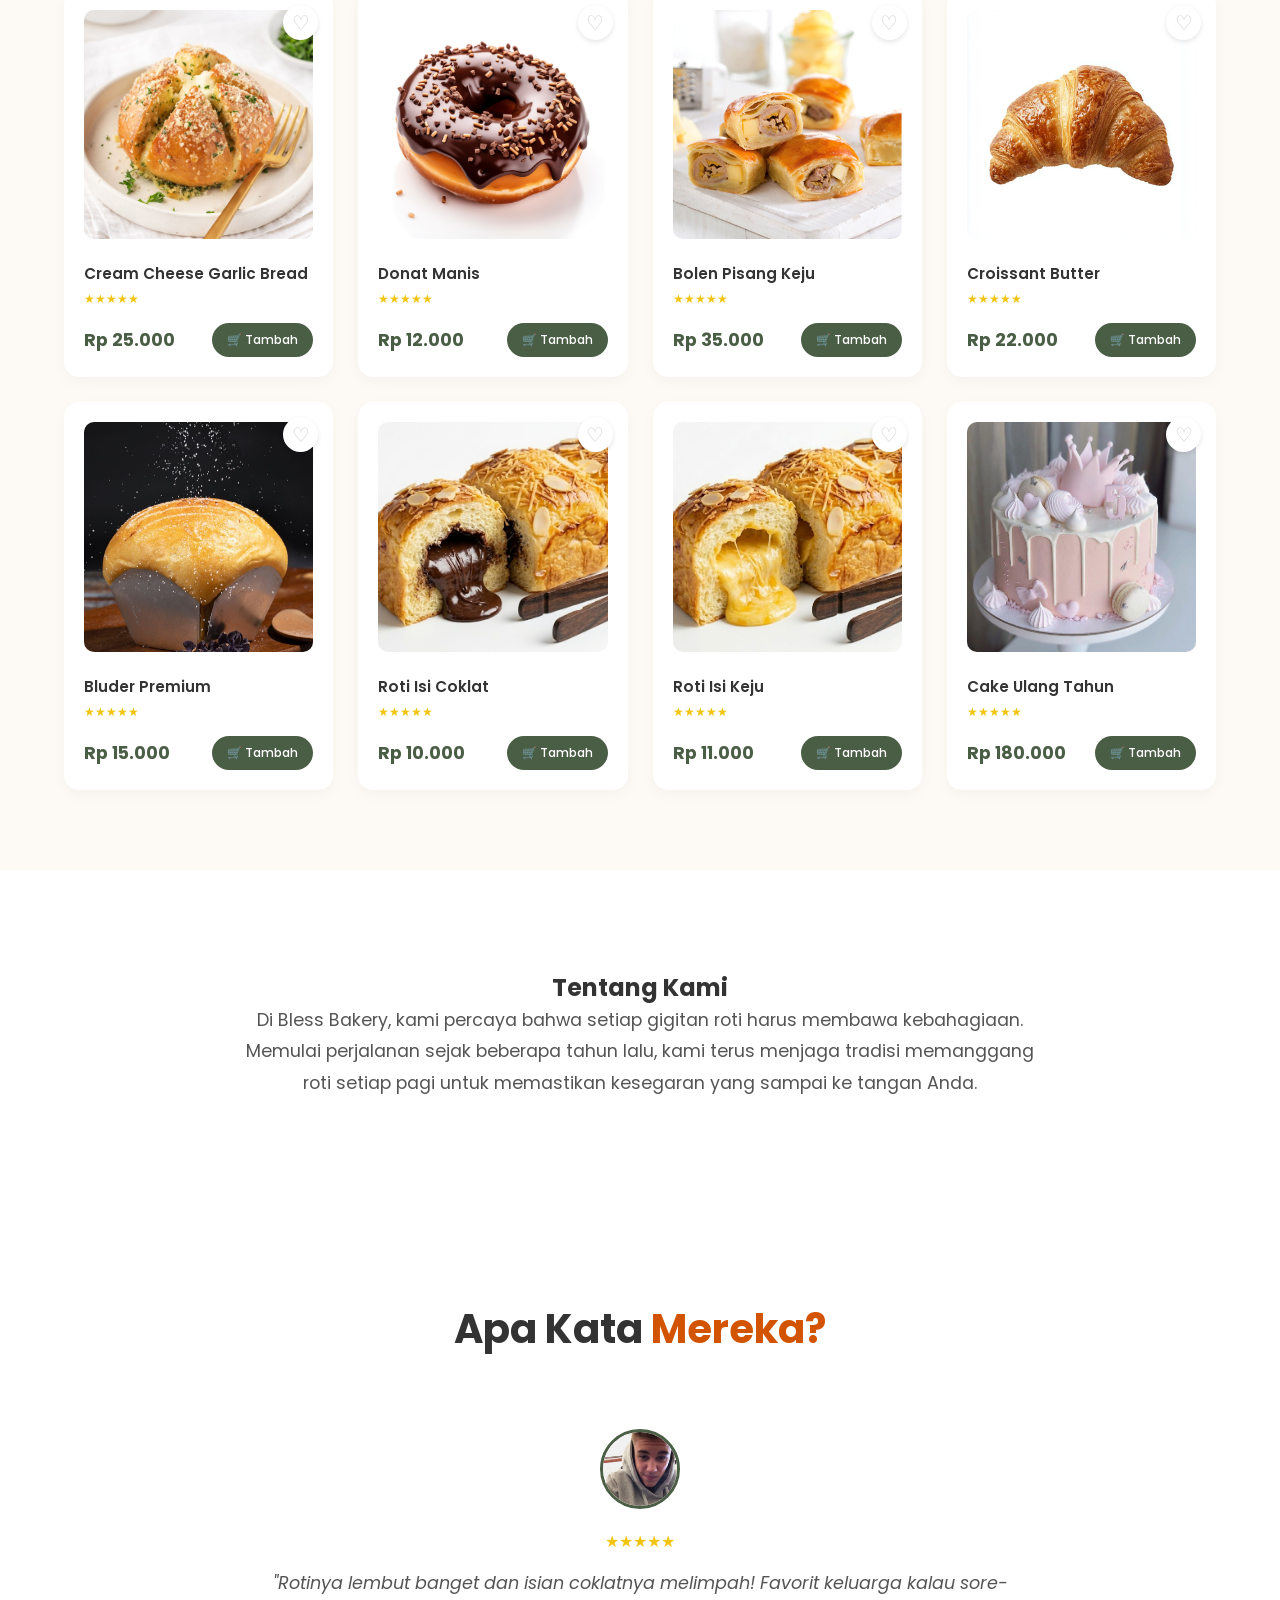
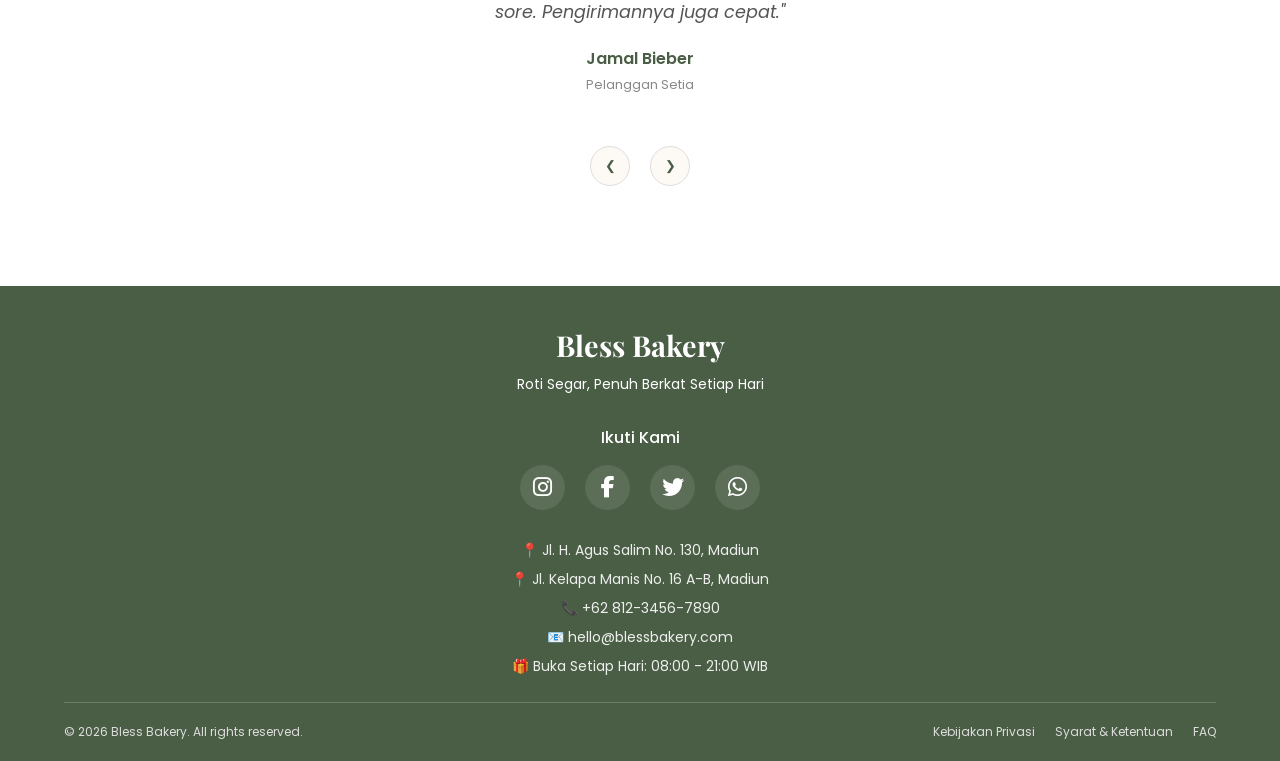
==== commit 1e709424: "update5" ====
--- a/index.html
+++ b/index.html
@@ -288,20 +288,20 @@
         <h3>Bless Bakery</h3>
         <p>Roti Segar, Penuh Berkat Setiap Hari</p>
         
-        <!-- Social Media Section -->
+        <!-- Social Media Section - Hanya Icon -->
         <div class="social-media">
             <h4>Ikuti Kami</h4>
             <div class="social-icons">
-                <a href="https://www.instagram.com/blessbakery.indo/" target="_blank" class="social-icon instagram">
+                <a href="https://www.instagram.com/blessbakery.indo/" target="_blank" class="social-icon">
                     <i class="fab fa-instagram"></i>
                 </a>
-                <a href="https://facebook.com/blessbakery" target="_blank" class="social-icon facebook">
+                <a href="https://facebook.com/blessbakery" target="_blank" class="social-icon">
                     <i class="fab fa-facebook-f"></i>
                 </a>
-                <a href="https://x.com/blessbakery" target="_blank" class="social-icon x">
-                    <i class="fab fa-x"></i>
-                </a>
-                <a href="https://wa.me/6281234567890" target="_blank" class="social-icon whatsapp">
+                <a href="https://twitter.com/blessbakery" target="_blank" class="social-icon">
+                    <i class="fab fa-twitter"></i>
+                </a>
+                <a href="https://wa.me/6281234567890" target="_blank" class="social-icon">
                     <i class="fab fa-whatsapp"></i>
                 </a>
             </div>
@@ -309,18 +309,8 @@
         
         <!-- Contact Info -->
         <div class="footer-contact-info">
-            <p>
-                📍 
-                <a href="https://www.google.com/maps/place/Bless+Bakery+Madiun+Agus+Salim/@-7.6367555,111.5145923,17z/data=!3m1!4b1!4m6!3m5!1s0x2e79bf0714df222f:0x2cafd072bc265365!8m2!3d-7.6367555!4d111.5171672!16s%2Fg%2F11stvc1zdf?entry=ttu&g_ep=EgoyMDI2MDQxNS4wIKXMDSoASAFQAw%3D%3D" target="_blank" class="location-link">
-                    Jl. H. Agus Salim No. 130, Madiun
-                </a>
-            </p>
-            <p>
-                📍 
-                <a href="google.com/maps/place/Bless+Bakery+Kelapa+Manis,+Jalan+Kelapa+Manis,+Manisrejo,+Kota+Madiun,+Jawa+Timur/@-7.6165,111.5278,17z/data=!4m2!3m1!1s0x2e79be90cc80c0b5:0x26593c632f5d69cf?entry=ttu&g_ep=EgoyMDI2MDQxNS4wIKXMDSoASAFQAw%3D%3D" target="_blank" class="location-link">
-                    Jl. Kelapa Manis No. 16 A-B, Madiun
-                </a>
-            </p>
+            <p>📍 Jl. H. Agus Salim No. 130, Madiun</p>
+            <p>📍 Jl. Kelapa Manis No. 16 A-B, Madiun</p>
             <p>📞 +62 812-3456-7890</p>
             <p>📧 hello@blessbakery.com</p>
             <p>🎁 Buka Setiap Hari: 08:00 - 21:00 WIB</p>
--- a/bless.css
+++ b/bless.css
@@ -1450,4 +1450,66 @@
 .wishlist-icon {
     position: relative;
     cursor: pointer;
+}
+/* ================= SOCIAL MEDIA ICONS ================= */
+.social-media {
+    margin: 30px 0 20px;
+}
+
+.social-media h4 {
+    font-size: 1rem;
+    margin-bottom: 15px;
+    color: white;
+    font-weight: 500;
+}
+
+.social-icons {
+    display: flex;
+    justify-content: center;
+    gap: 20px;
+    margin-bottom: 30px;
+}
+
+.social-icon {
+    display: flex;
+    align-items: center;
+    justify-content: center;
+    width: 45px;
+    height: 45px;
+    background: rgba(255, 255, 255, 0.1);
+    border-radius: 50%;
+    color: white;
+    text-decoration: none;
+    font-size: 22px;
+    transition: all 0.3s ease;
+}
+
+.social-icon:hover {
+    transform: translateY(-5px);
+}
+
+/* Warna hover masing-masing sosmed */
+.social-icon:nth-child(1):hover {
+    background: #E4405F; /* Instagram */
+}
+
+.social-icon:nth-child(2):hover {
+    background: #1877F2; /* Facebook */
+}
+
+.social-icon:nth-child(3):hover {
+    background: #1DA1F2; /* Twitter/X */
+}
+
+.social-icon:nth-child(4):hover {
+    background: #25D366; /* WhatsApp */
+}
+
+/* Responsive */
+@media (max-width: 768px) {
+    .social-icon {
+        width: 40px;
+        height: 40px;
+        font-size: 18px;
+    }
 }
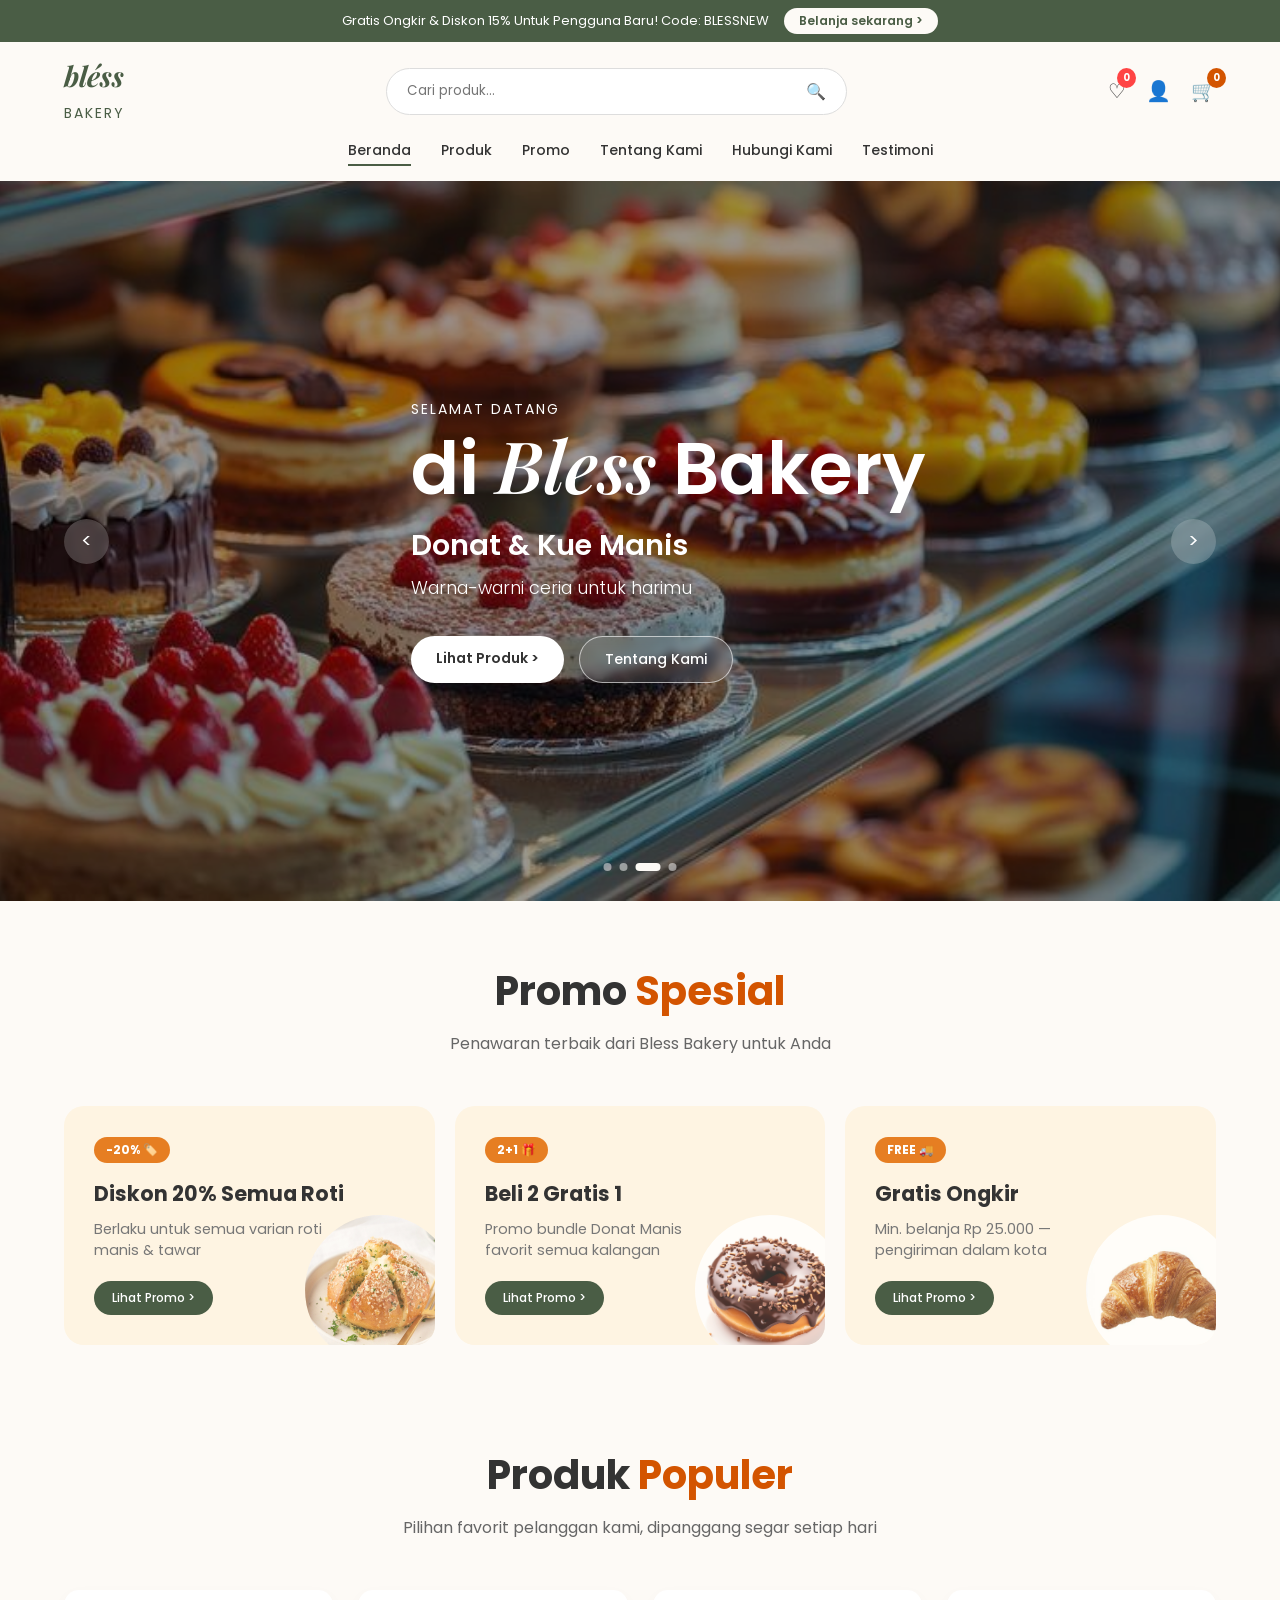
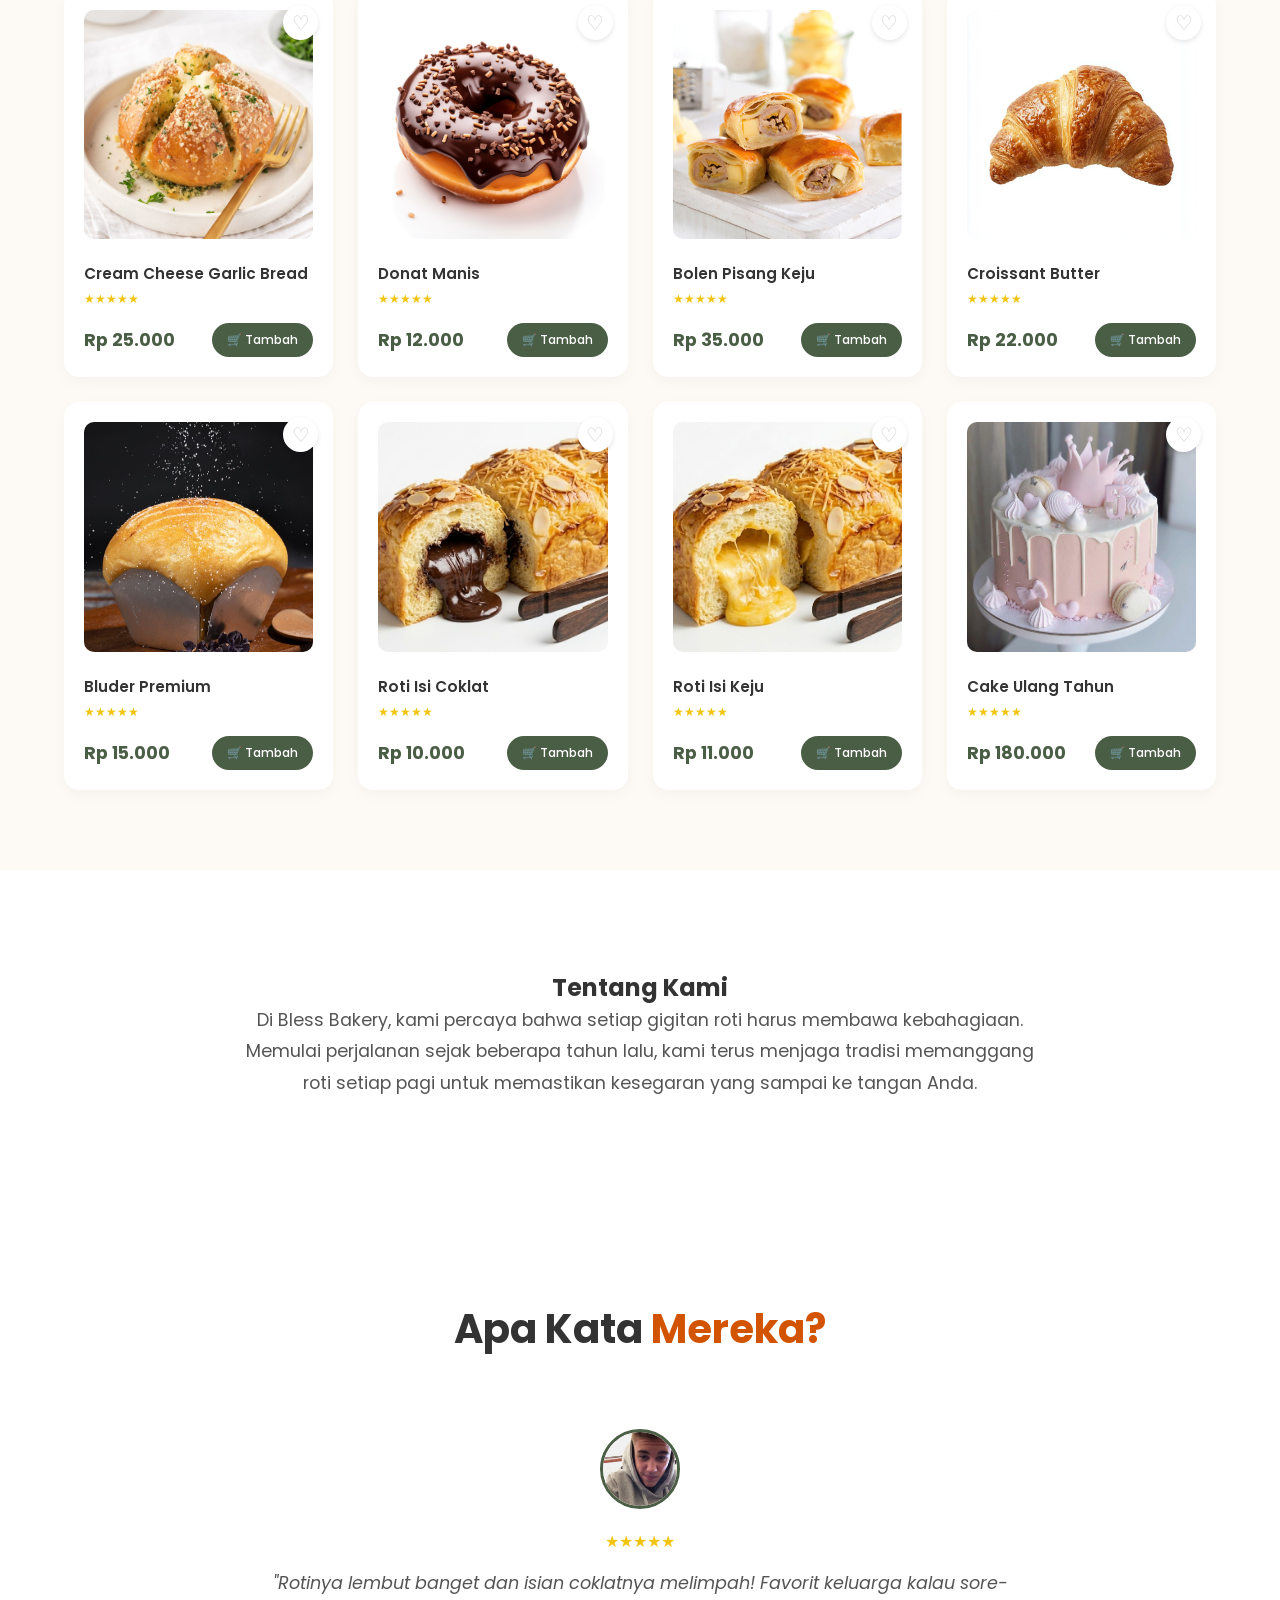
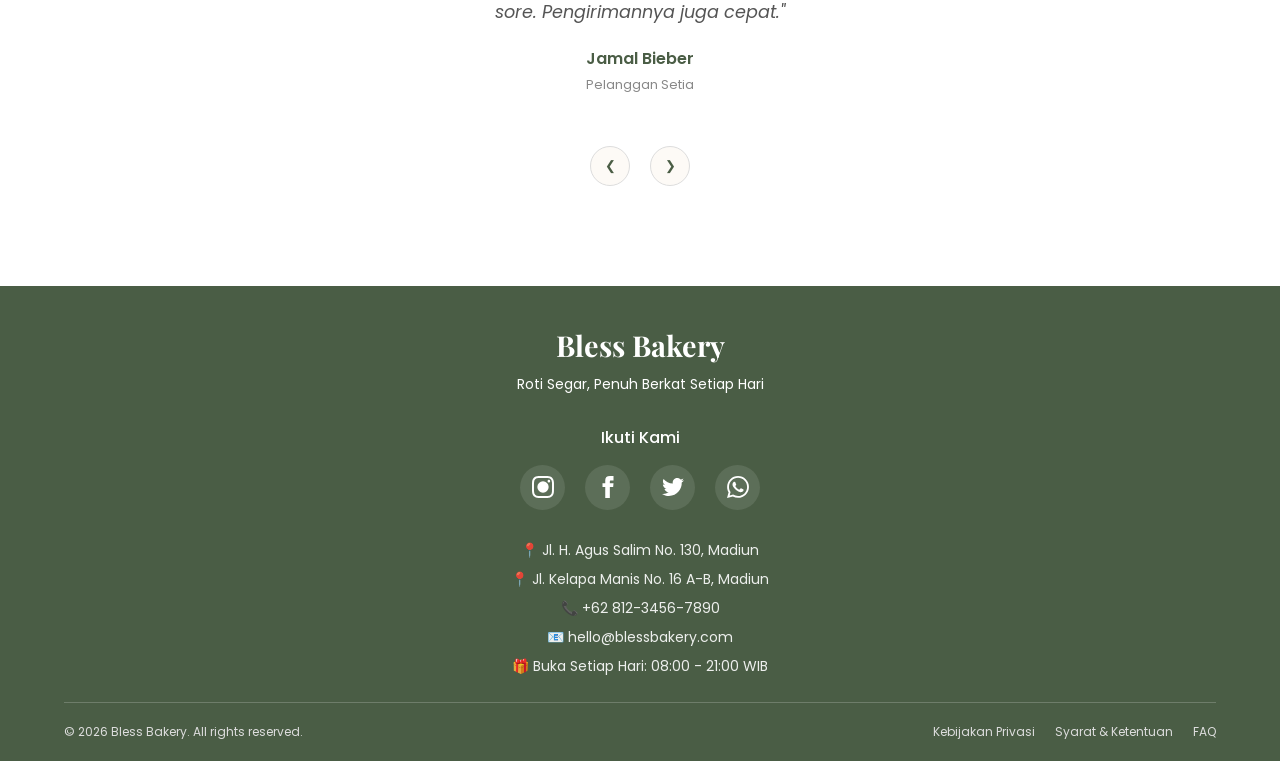
==== commit 9da6fd5a: "update6" ====
--- a/index.html
+++ b/index.html
@@ -288,21 +288,33 @@
         <h3>Bless Bakery</h3>
         <p>Roti Segar, Penuh Berkat Setiap Hari</p>
         
-        <!-- Social Media Section - Hanya Icon -->
+        <!-- Social Media Section - SVG Icons -->
         <div class="social-media">
             <h4>Ikuti Kami</h4>
             <div class="social-icons">
+                <!-- Instagram -->
                 <a href="https://www.instagram.com/blessbakery.indo/" target="_blank" class="social-icon">
-                    <i class="fab fa-instagram"></i>
-                </a>
+                    <svg width="24" height="24" viewBox="0 0 24 24" fill="currentColor">
+                        <path d="M12 2.163c3.204 0 3.584.012 4.85.07 3.252.148 4.771 1.691 4.919 4.919.058 1.265.069 1.645.069 4.849 0 3.205-.012 3.584-.069 4.849-.149 3.225-1.664 4.771-4.919 4.919-1.266.058-1.644.07-4.85.07-3.204 0-3.584-.012-4.849-.07-3.26-.149-4.771-1.699-4.919-4.92-.058-1.265-.07-1.644-.07-4.849 0-3.204.013-3.583.07-4.849.149-3.227 1.664-4.771 4.919-4.919 1.266-.057 1.645-.069 4.849-.069zm0-2.163c-3.259 0-3.667.014-4.947.072-4.358.2-6.78 2.618-6.98 6.98-.059 1.281-.073 1.689-.073 4.948 0 3.259.014 3.668.072 4.948.2 4.358 2.618 6.78 6.98 6.98 1.281.058 1.689.072 4.948.072 3.259 0 3.668-.014 4.948-.072 4.354-.2 6.782-2.618 6.979-6.98.059-1.28.073-1.689.073-4.948 0-3.259-.014-3.667-.072-4.947-.196-4.354-2.617-6.78-6.979-6.98-1.281-.059-1.69-.073-4.949-.073zM5.838 12a6.162 6.162 0 1112.324 0 6.162 6.162 0 01-12.324 0zM12 16a4 4 0 110-8 4 4 0 010 8zm4.965-10.405a1.44 1.44 0 112.881.001 1.44 1.44 0 01-2.881-.001z"/>
+                    </svg>
+                </a>
+                <!-- Facebook -->
                 <a href="https://facebook.com/blessbakery" target="_blank" class="social-icon">
-                    <i class="fab fa-facebook-f"></i>
-                </a>
+                    <svg width="24" height="24" viewBox="0 0 24 24" fill="currentColor">
+                        <path d="M9 8h-3v4h3v12h5v-12h3.642l.358-4h-4v-1.667c0-.955.192-1.333 1.115-1.333h2.885v-5h-3.808c-3.596 0-5.192 1.583-5.192 4.615v3.385z"/>
+                    </svg>
+                </a>
+                <!-- Twitter/X -->
                 <a href="https://twitter.com/blessbakery" target="_blank" class="social-icon">
-                    <i class="fab fa-twitter"></i>
-                </a>
+                    <svg width="24" height="24" viewBox="0 0 24 24" fill="currentColor">
+                        <path d="M24 4.557c-.883.392-1.832.656-2.828.775 1.017-.609 1.798-1.574 2.165-2.724-.951.564-2.005.974-3.127 1.195-.897-.957-2.178-1.555-3.594-1.555-3.179 0-5.515 2.966-4.797 6.045-4.091-.205-7.719-2.165-10.148-5.144-1.29 2.213-.669 5.108 1.523 6.574-.806-.026-1.566-.247-2.229-.616-.054 2.281 1.581 4.415 3.949 4.89-.693.188-1.452.232-2.224.084.626 1.956 2.444 3.379 4.6 3.419-2.07 1.623-4.678 2.348-7.29 2.04 2.179 1.397 4.768 2.212 7.548 2.212 9.142 0 14.307-7.721 13.995-14.646.962-.695 1.797-1.562 2.457-2.549z"/>
+                    </svg>
+                </a>
+                <!-- WhatsApp -->
                 <a href="https://wa.me/6281234567890" target="_blank" class="social-icon">
-                    <i class="fab fa-whatsapp"></i>
+                    <svg width="24" height="24" viewBox="0 0 24 24" fill="currentColor">
+                        <path d="M.057 24l1.687-6.163c-1.041-1.804-1.588-3.849-1.587-5.946.003-6.556 5.338-11.891 11.893-11.891 3.181.001 6.167 1.24 8.413 3.488 2.245 2.248 3.481 5.236 3.48 8.414-.003 6.557-5.338 11.892-11.893 11.892-1.99-.001-3.951-.5-5.688-1.448l-6.305 1.654zm6.597-3.807c1.676.995 3.276 1.591 5.392 1.592 5.448 0 9.886-4.434 9.889-9.885.002-5.462-4.415-9.89-9.881-9.892-5.452 0-9.887 4.434-9.889 9.884-.001 2.225.651 3.891 1.746 5.634l-.999 3.648 3.742-.981zm11.387-5.464c-.074-.124-.272-.198-.57-.347-.297-.149-1.758-.868-2.031-.967-.272-.099-.47-.149-.669.149-.198.297-.768.967-.941 1.165-.174.198-.347.223-.644.074-.297-.149-1.255-.462-2.39-1.475-.883-.788-1.48-1.761-1.653-2.059-.173-.297-.019-.458.13-.606.134-.132.297-.347.446-.521.149-.174.198-.298.297-.496.099-.198.05-.372-.025-.521-.074-.149-.669-1.611-.916-2.206-.242-.579-.487-.5-.669-.51-.173-.01-.371-.01-.57-.01-.198 0-.52.074-.792.372s-1.04 1.016-1.04 2.479 1.065 2.876 1.213 3.074c.149.198 2.095 3.2 5.076 4.487.709.306 1.263.489 1.694.626.712.226 1.36.194 1.872.118.571-.085 1.758-.719 2.006-1.413.248-.695.248-1.29.173-1.414z"/>
+                    </svg>
                 </a>
             </div>
         </div>
--- a/bless.css
+++ b/bless.css
@@ -1451,7 +1451,7 @@
     position: relative;
     cursor: pointer;
 }
-/* ================= SOCIAL MEDIA ICONS ================= */
+/* ================= SOCIAL MEDIA SVG ICONS ================= */
 .social-media {
     margin: 30px 0 20px;
 }
@@ -1478,38 +1478,34 @@
     height: 45px;
     background: rgba(255, 255, 255, 0.1);
     border-radius: 50%;
-    color: white;
-    text-decoration: none;
-    font-size: 22px;
     transition: all 0.3s ease;
+}
+
+.social-icon svg {
+    width: 22px;
+    height: 22px;
+    fill: white;
 }
 
 .social-icon:hover {
     transform: translateY(-5px);
-}
-
-/* Warna hover masing-masing sosmed */
-.social-icon:nth-child(1):hover {
-    background: #E4405F; /* Instagram */
-}
-
-.social-icon:nth-child(2):hover {
-    background: #1877F2; /* Facebook */
-}
-
-.social-icon:nth-child(3):hover {
-    background: #1DA1F2; /* Twitter/X */
-}
-
-.social-icon:nth-child(4):hover {
-    background: #25D366; /* WhatsApp */
-}
+    background: rgba(255, 255, 255, 0.2);
+}
+
+/* Warna hover spesifik */
+.social-icon:nth-child(1):hover svg { fill: #E4405F; }
+.social-icon:nth-child(2):hover svg { fill: #1877F2; }
+.social-icon:nth-child(3):hover svg { fill: #1DA1F2; }
+.social-icon:nth-child(4):hover svg { fill: #25D366; }
 
 /* Responsive */
 @media (max-width: 768px) {
     .social-icon {
         width: 40px;
         height: 40px;
-        font-size: 18px;
+    }
+    .social-icon svg {
+        width: 18px;
+        height: 18px;
     }
 }
